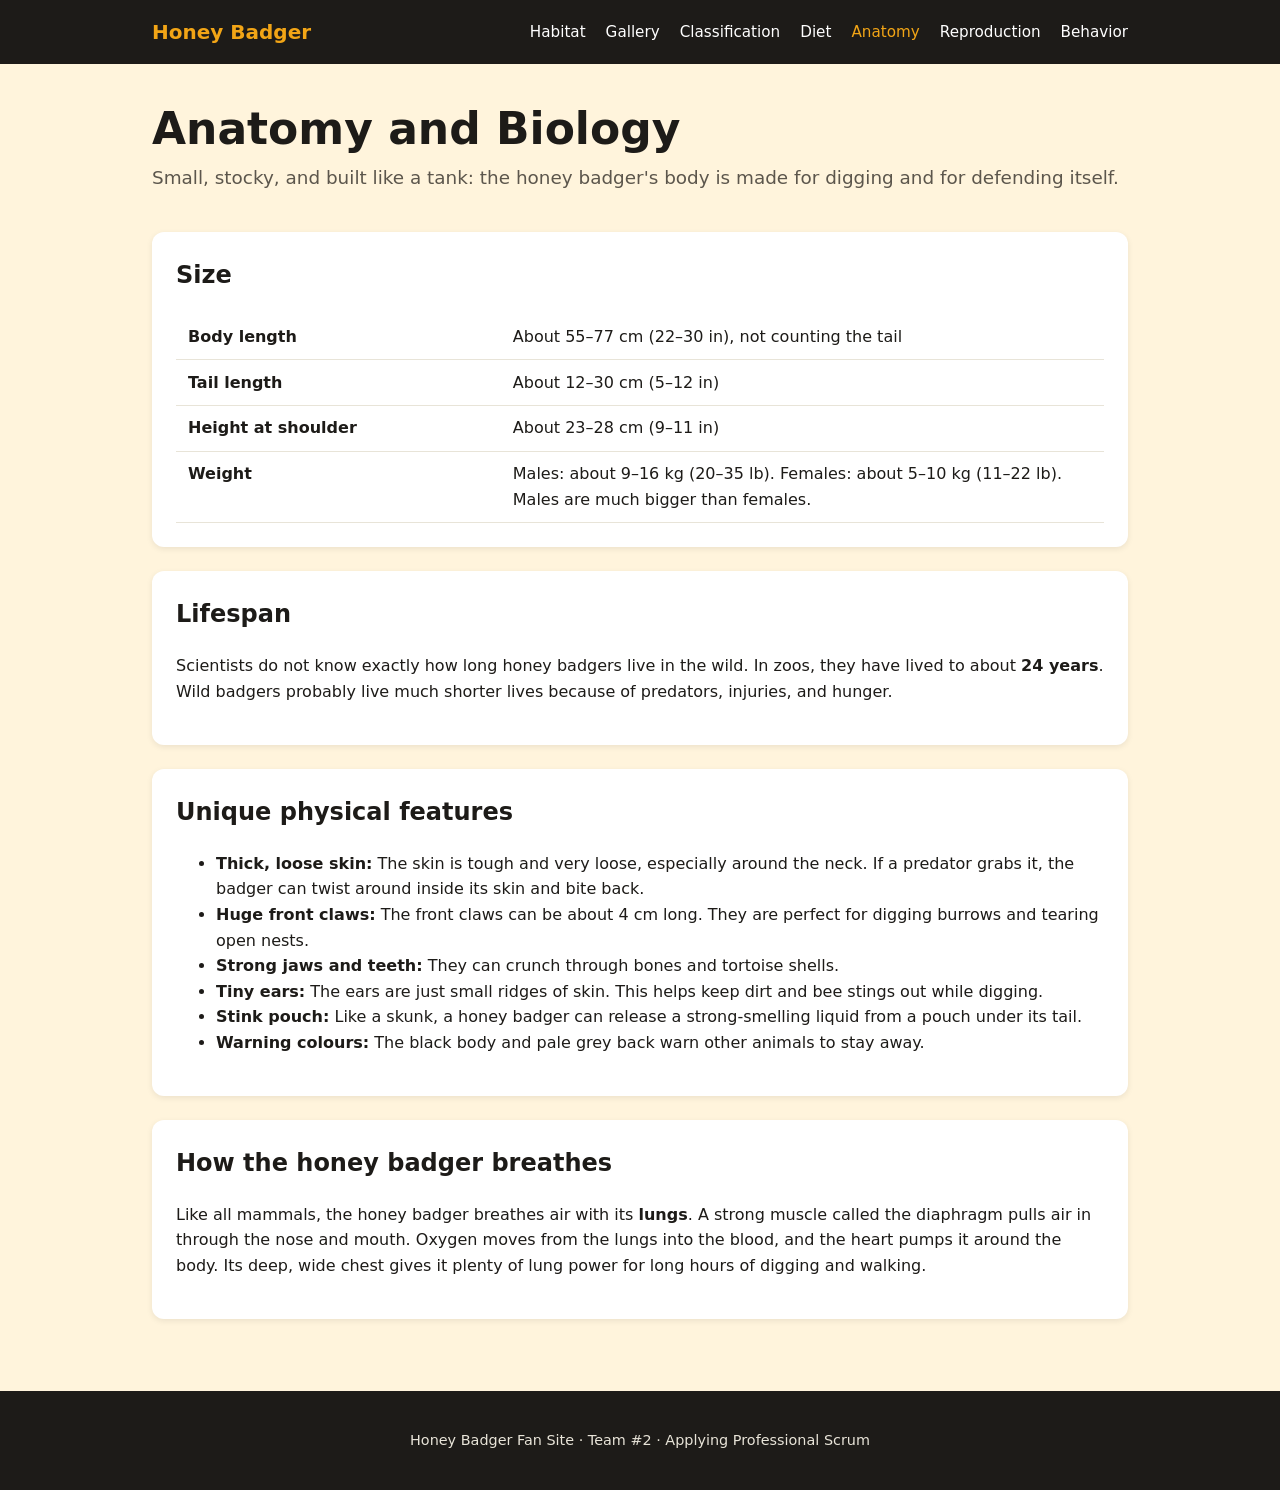
==== anatomy.html @ 3dd589dd "feat: add habitat, gallery, classification, diet, anatomy, reproduction, and behavior pages" ====
<!DOCTYPE html>
<html lang="en">
<head>
  <meta charset="utf-8">
  <meta name="viewport" content="width=device-width, initial-scale=1">
  <title>Anatomy | Honey Badger Fan Site</title>
  <link rel="stylesheet" href="styles.css">
</head>
<body>
  <header class="site-header">
    <nav class="site-nav" aria-label="Main">
      <a class="brand" href="index.html">Honey Badger</a>
      <a href="habitat.html">Habitat</a>
      <a href="gallery.html">Gallery</a>
      <a href="classification.html">Classification</a>
      <a href="diet.html">Diet</a>
      <a href="anatomy.html" aria-current="page">Anatomy</a>
      <a href="reproduction.html">Reproduction</a>
      <a href="behavior.html">Behavior</a>
    </nav>
  </header>

  <main class="content">
    <header class="page-header">
      <h1>Anatomy and Biology</h1>
      <p class="lead">Small, stocky, and built like a tank: the honey badger's body is made for digging and for defending itself.</p>
    </header>

    <section>
      <h2>Size</h2>
      <table class="fact-table">
        <tr><th scope="row">Body length</th><td>About 55&ndash;77 cm (22&ndash;30 in), not counting the tail</td></tr>
        <tr><th scope="row">Tail length</th><td>About 12&ndash;30 cm (5&ndash;12 in)</td></tr>
        <tr><th scope="row">Height at shoulder</th><td>About 23&ndash;28 cm (9&ndash;11 in)</td></tr>
        <tr><th scope="row">Weight</th><td>Males: about 9&ndash;16 kg (20&ndash;35 lb). Females: about 5&ndash;10 kg (11&ndash;22 lb). Males are much bigger than females.</td></tr>
      </table>
    </section>

    <section>
      <h2>Lifespan</h2>
      <p>Scientists do not know exactly how long honey badgers live in the wild. In zoos, they have lived to about <strong>24 years</strong>. Wild badgers probably live much shorter lives because of predators, injuries, and hunger.</p>
    </section>

    <section>
      <h2>Unique physical features</h2>
      <ul>
        <li><strong>Thick, loose skin:</strong> The skin is tough and very loose, especially around the neck. If a predator grabs it, the badger can twist around inside its skin and bite back.</li>
        <li><strong>Huge front claws:</strong> The front claws can be about 4 cm long. They are perfect for digging burrows and tearing open nests.</li>
        <li><strong>Strong jaws and teeth:</strong> They can crunch through bones and tortoise shells.</li>
        <li><strong>Tiny ears:</strong> The ears are just small ridges of skin. This helps keep dirt and bee stings out while digging.</li>
        <li><strong>Stink pouch:</strong> Like a skunk, a honey badger can release a strong-smelling liquid from a pouch under its tail.</li>
        <li><strong>Warning colours:</strong> The black body and pale grey back warn other animals to stay away.</li>
      </ul>
    </section>

    <section>
      <h2>How the honey badger breathes</h2>
      <p>Like all mammals, the honey badger breathes air with its <strong>lungs</strong>. A strong muscle called the diaphragm pulls air in through the nose and mouth. Oxygen moves from the lungs into the blood, and the heart pumps it around the body. Its deep, wide chest gives it plenty of lung power for long hours of digging and walking.</p>
    </section>

  </main>

  <footer class="site-footer">
    <p>Honey Badger Fan Site &middot; Team #2 &middot; Applying Professional Scrum</p>
  </footer>
</body>
</html>
---- styles.css ----
:root {
  --honey: #f2a516;
  --honey-light: #fff4dc;
  --ink: #1d1b18;
  --stripe: #e8e4d8;
  --muted: #5c564c;
}

* {
  box-sizing: border-box;
}

body {
  margin: 0;
  font-family: system-ui, -apple-system, "Segoe UI", sans-serif;
  color: var(--ink);
  background: var(--honey-light);
  line-height: 1.6;
}

a {
  color: inherit;
}

.site-header {
  background: var(--ink);
  color: #fff;
}

.site-nav {
  display: flex;
  flex-wrap: wrap;
  align-items: center;
  gap: 0.5rem 1.25rem;
  max-width: 64rem;
  margin: 0 auto;
  padding: 1rem 1.5rem;
}

.site-nav .brand {
  margin-right: auto;
  font-weight: 800;
  font-size: 1.25rem;
  text-decoration: none;
  color: var(--honey);
}

.site-nav a:not(.brand) {
  text-decoration: none;
  font-size: 0.95rem;
}

.site-nav a:hover,
.site-nav a[aria-current="page"] {
  color: var(--honey);
}

main {
  max-width: 64rem;
  margin: 0 auto;
  padding: 0 1.5rem 3rem;
}

.hero {
  display: grid;
  grid-template-columns: 1fr 1fr;
  align-items: center;
  gap: 2rem;
  padding: 3rem 0;
}

.hero h1 {
  font-size: clamp(2.25rem, 5vw, 3.5rem);
  line-height: 1.1;
  margin: 0 0 1rem;
}

.hero .scientific-name {
  font-style: italic;
  color: var(--muted);
  margin: 0 0 1rem;
}

.hero .purpose {
  font-size: 1.15rem;
}

.button {
  display: inline-block;
  margin-top: 1rem;
  padding: 0.75rem 1.5rem;
  border-radius: 999px;
  background: var(--honey);
  font-weight: 700;
  text-decoration: none;
}

.button:hover {
  background: var(--ink);
  color: var(--honey);
}

.hero-art svg {
  width: 100%;
  height: auto;
}

.sections h2 {
  font-size: 1.75rem;
}

.card-grid {
  display: grid;
  grid-template-columns: repeat(auto-fill, minmax(14rem, 1fr));
  gap: 1rem;
  padding: 0;
  list-style: none;
}

.card {
  display: block;
  height: 100%;
  padding: 1.25rem;
  border-radius: 0.75rem;
  background: #fff;
  border-top: 6px solid var(--honey);
  text-decoration: none;
  box-shadow: 0 2px 6px rgb(0 0 0 / 8%);
  transition: transform 0.15s;
}

.card:hover {
  transform: translateY(-3px);
}

.card h3 {
  margin: 0 0 0.5rem;
}

.card p {
  margin: 0;
  color: var(--muted);
}

.site-footer {
  text-align: center;
  padding: 1.5rem;
  background: var(--ink);
  color: var(--stripe);
  font-size: 0.9rem;
}

@media (width <= 700px) {
  .hero {
    grid-template-columns: 1fr;
    padding: 2rem 0;
  }
}

.page-header {
  padding: 2.5rem 0 1rem;
}

.page-header h1 {
  font-size: clamp(2rem, 4vw, 2.75rem);
  line-height: 1.15;
  margin: 0 0 0.5rem;
}

.page-header .lead {
  font-size: 1.15rem;
  color: var(--muted);
  margin: 0;
}

.content section {
  margin: 1.5rem 0;
  padding: 1.5rem;
  border-radius: 0.75rem;
  background: #fff;
  box-shadow: 0 2px 6px rgb(0 0 0 / 8%);
}

.content h2 {
  margin-top: 0;
}

.fact-table {
  width: 100%;
  border-collapse: collapse;
}

.fact-table th,
.fact-table td {
  padding: 0.6rem 0.75rem;
  text-align: left;
  border-bottom: 1px solid var(--stripe);
  vertical-align: top;
}

.fact-table th {
  width: 35%;
}

.fun-fact {
  border-left: 6px solid var(--honey);
  background: var(--honey-light);
  padding: 0.75rem 1rem;
  border-radius: 0 0.5rem 0.5rem 0;
}

figure {
  margin: 0;
}

figure img {
  display: block;
  width: 100%;
  height: auto;
  border-radius: 0.5rem;
}

figcaption {
  margin-top: 0.5rem;
  font-weight: 600;
}

.credit {
  font-size: 0.85rem;
  color: var(--muted);
}

.map {
  max-width: 28rem;
}

.gallery-grid {
  display: grid;
  grid-template-columns: repeat(auto-fill, minmax(14rem, 1fr));
  gap: 1rem;
  padding: 0;
  list-style: none;
}

.gallery-grid a {
  display: block;
  text-decoration: none;
}

.gallery-grid img {
  aspect-ratio: 4 / 3;
  object-fit: cover;
  transition: transform 0.15s;
}

.gallery-grid a:hover img {
  transform: scale(1.03);
}

.photo-nav {
  display: flex;
  justify-content: space-between;
  gap: 1rem;
  margin-top: 1.5rem;
}

.submit-form {
  display: grid;
  gap: 0.75rem;
  max-width: 28rem;
}

.submit-form label {
  font-weight: 600;
}

.submit-form input,
.submit-form textarea {
  width: 100%;
  padding: 0.5rem;
  font: inherit;
  border: 1px solid #ccc;
  border-radius: 0.4rem;
}

.submit-form button {
  justify-self: start;
  border: 0;
  cursor: pointer;
  font: inherit;
}

.thanks {
  font-weight: 700;
  color: #2e7d32;
}
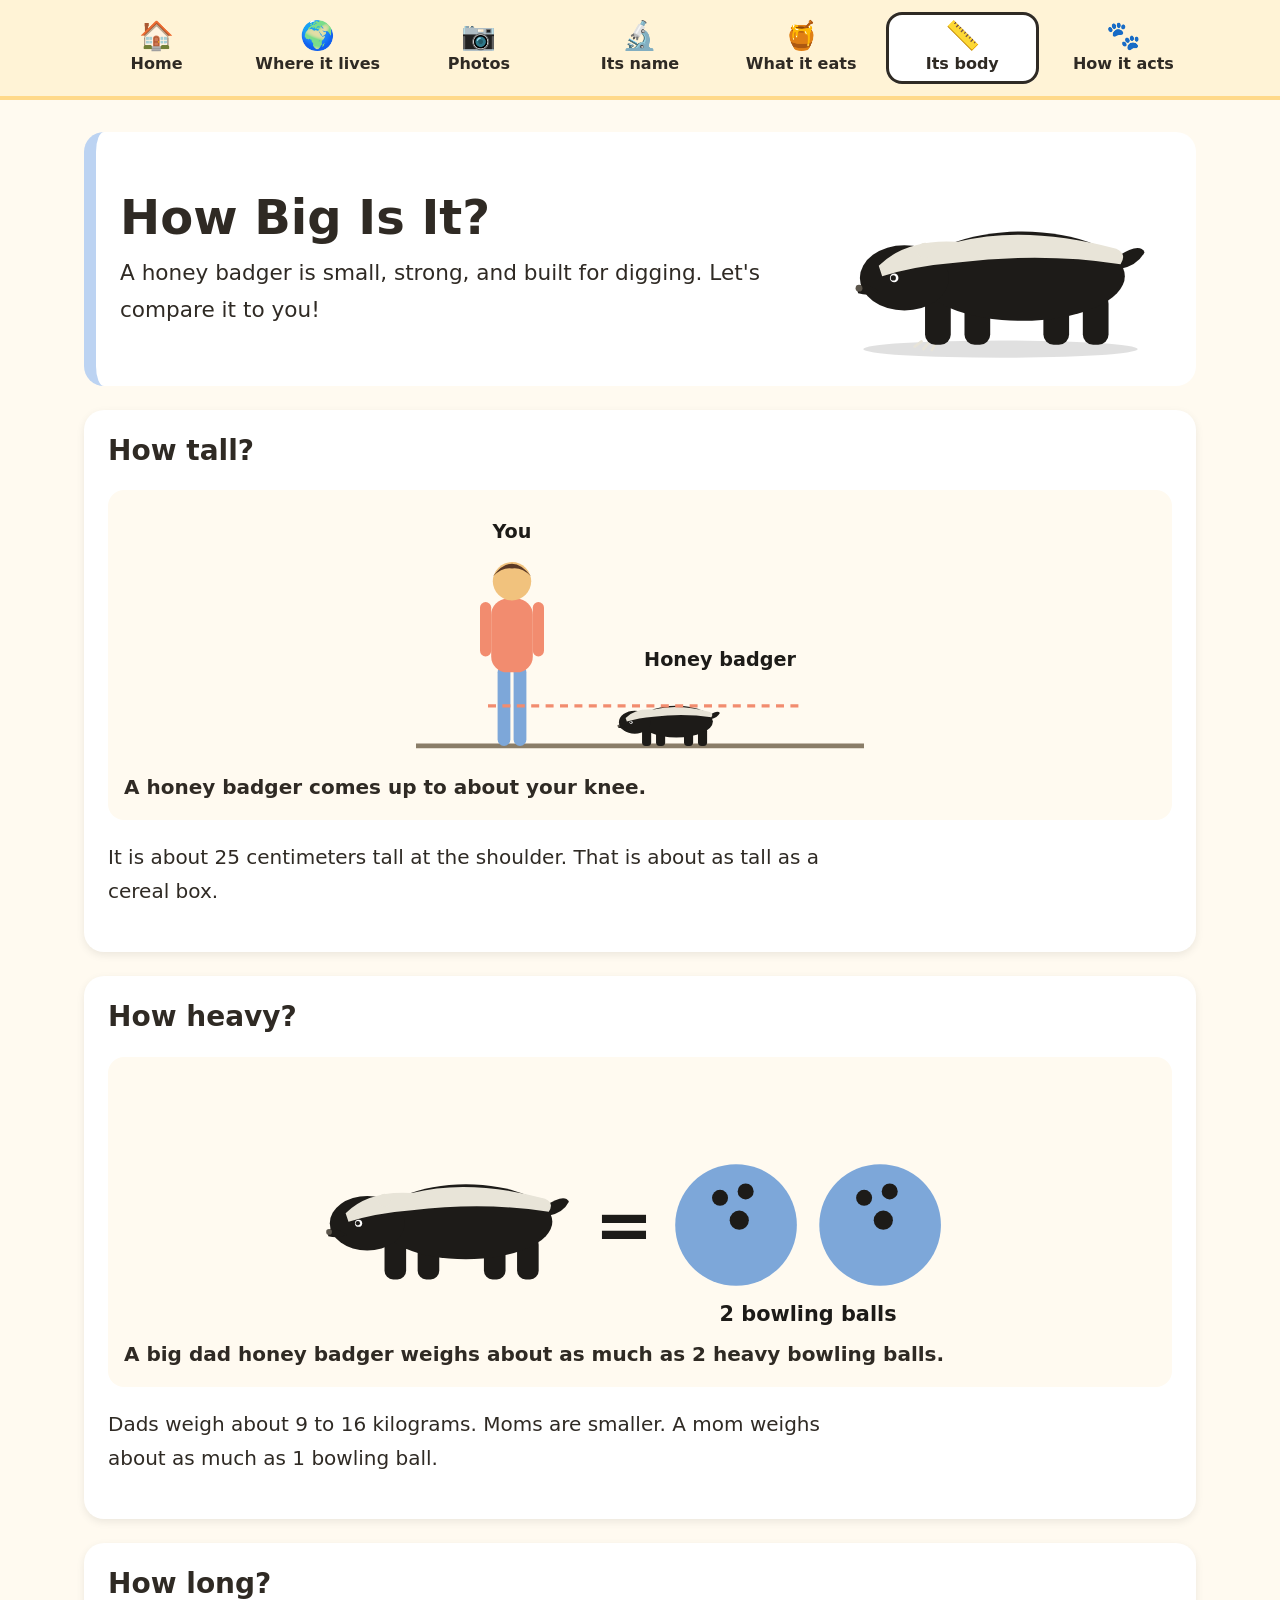
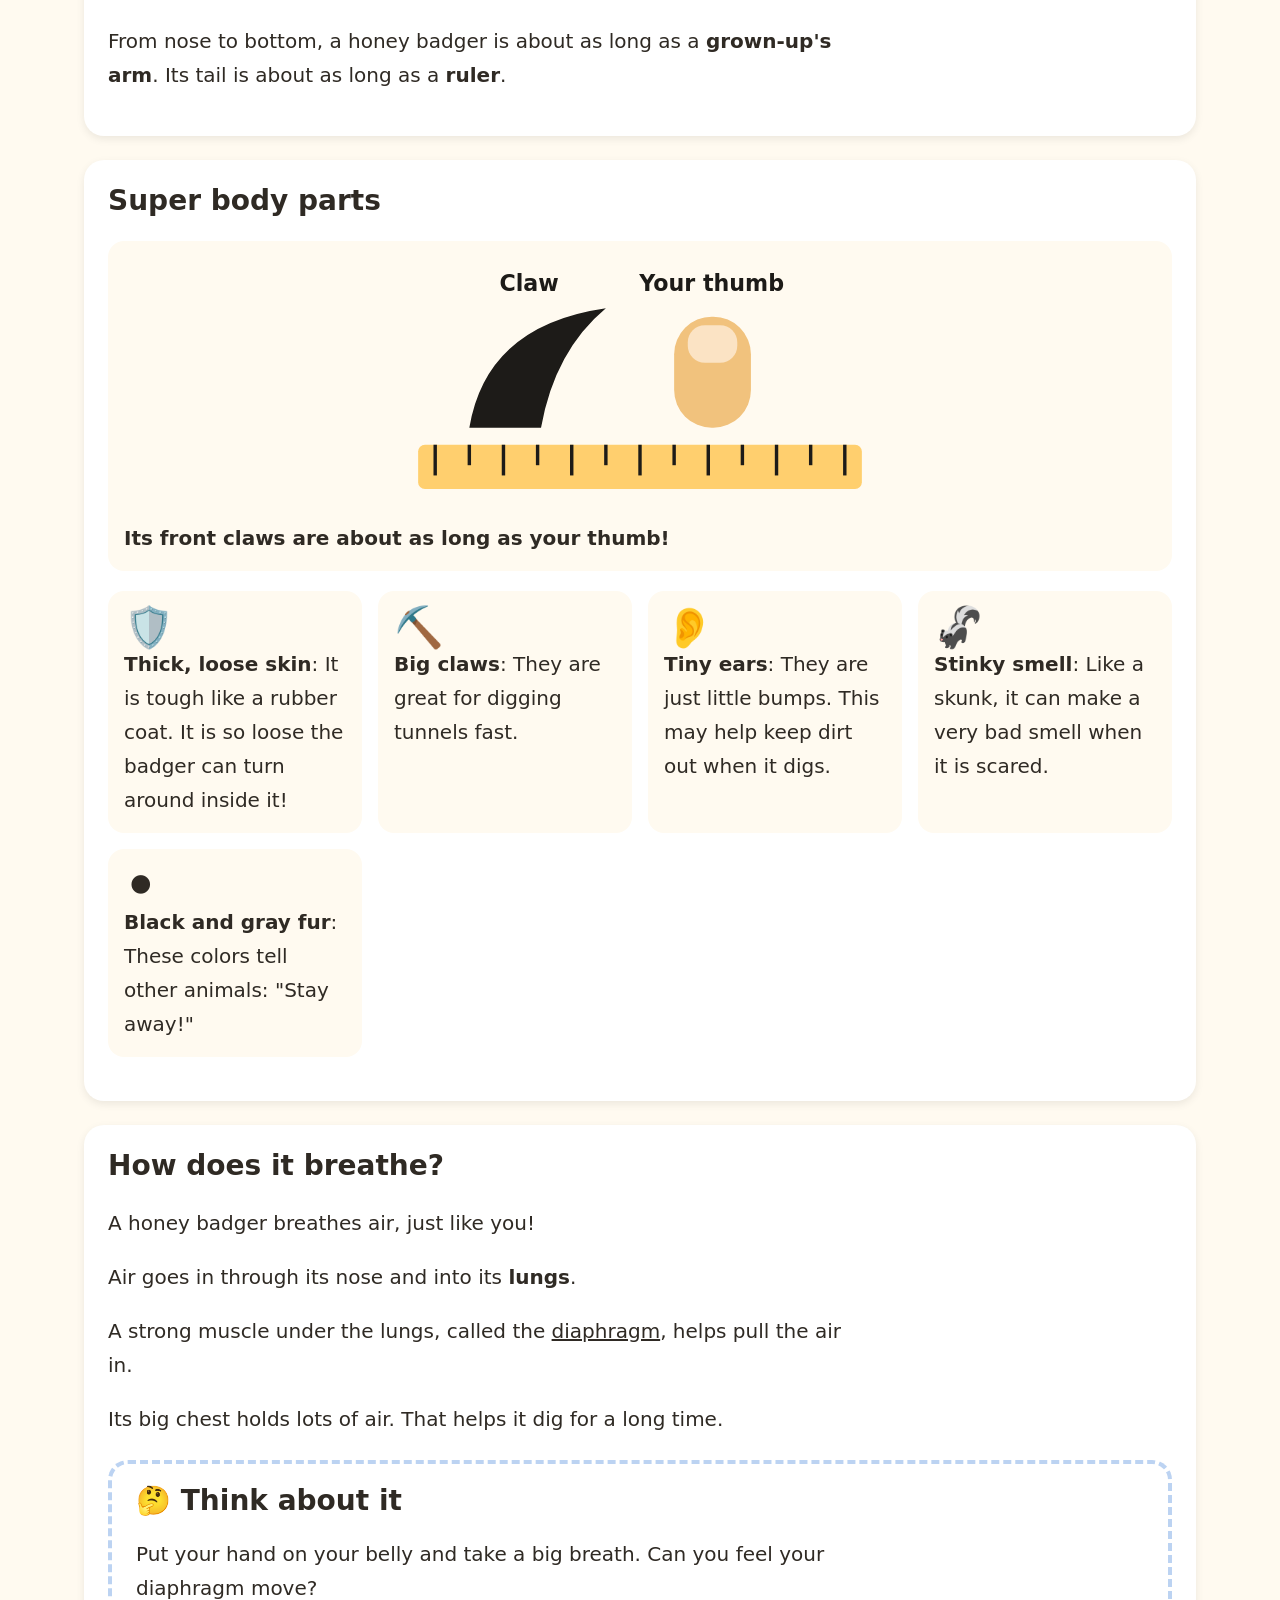
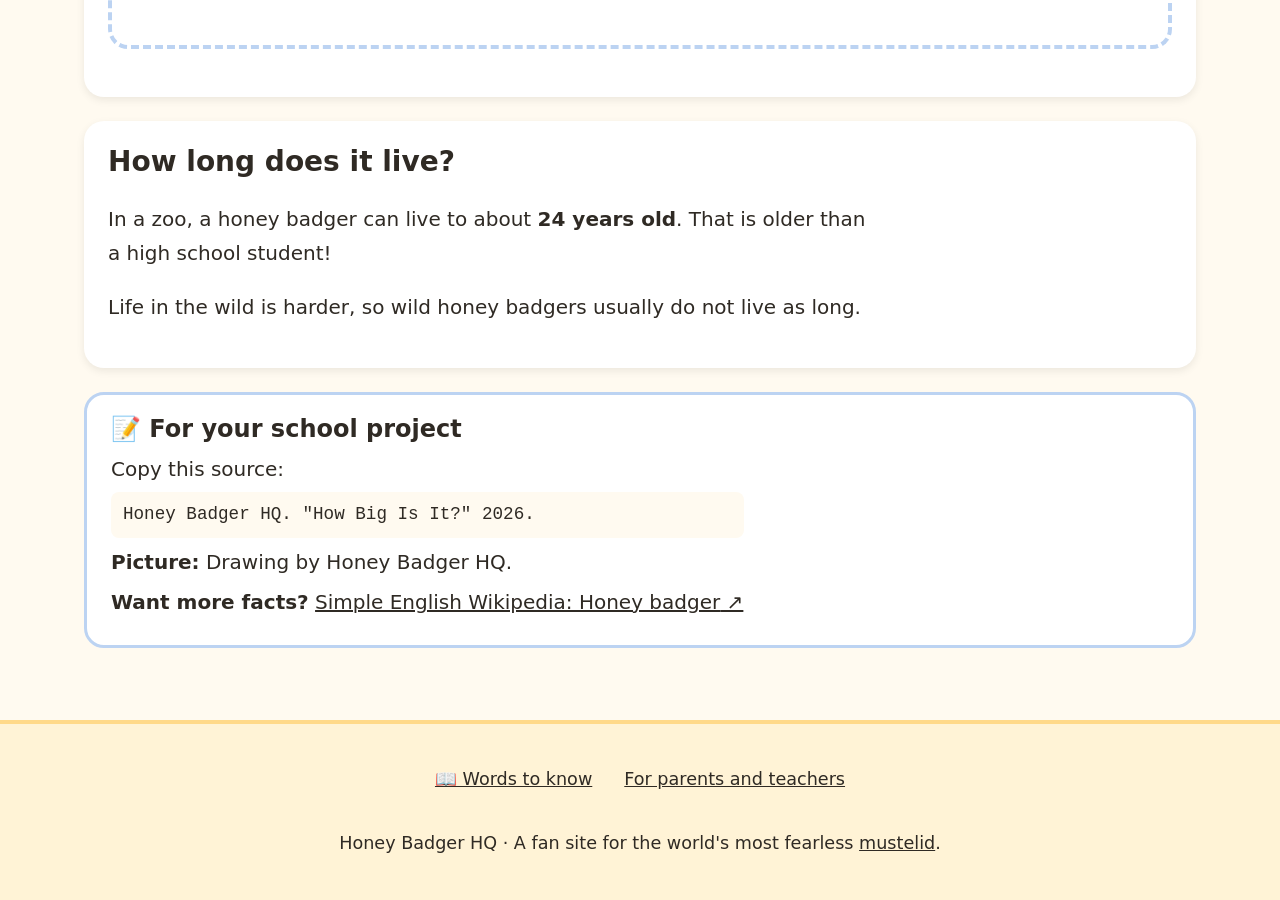
==== commit 8d664514: "feat: rework site for children ages 6-10 Simpler text, soft pastel design, size comparison drawings," ====
--- a/anatomy.html
+++ b/anatomy.html
@@ -3,65 +3,103 @@
 <head>
   <meta charset="utf-8">
   <meta name="viewport" content="width=device-width, initial-scale=1">
-  <title>Anatomy | Honey Badger Fan Site</title>
-  <link rel="stylesheet" href="styles.css">
+  <title>Its body | Honey Badger HQ</title>
+  <meta name="description" content="A fun site for kids all about the honey badger.">
+  <link rel="stylesheet" href="css/styles.css">
 </head>
-<body>
+<body class="topic-anatomy">
   <header class="site-header">
     <nav class="site-nav" aria-label="Main">
-      <a class="brand" href="index.html">Honey Badger</a>
-      <a href="habitat.html">Habitat</a>
-      <a href="gallery.html">Gallery</a>
-      <a href="classification.html">Classification</a>
-      <a href="diet.html">Diet</a>
-      <a href="anatomy.html" aria-current="page">Anatomy</a>
-      <a href="reproduction.html">Reproduction</a>
-      <a href="behavior.html">Behavior</a>
+      <ul>
+        <li><a href="index.html"><span class="nav-icon" aria-hidden="true">🏠</span><span>Home</span></a></li>
+        <li><a href="habitat.html"><span class="nav-icon" aria-hidden="true">🌍</span><span>Where it lives</span></a></li>
+        <li><a href="gallery.html"><span class="nav-icon" aria-hidden="true">📷</span><span>Photos</span></a></li>
+        <li><a href="classification.html"><span class="nav-icon" aria-hidden="true">🔬</span><span>Its name</span></a></li>
+        <li><a href="diet.html"><span class="nav-icon" aria-hidden="true">🍯</span><span>What it eats</span></a></li>
+        <li><a href="anatomy.html" aria-current="page"><span class="nav-icon" aria-hidden="true">📏</span><span>Its body</span></a></li>
+        <li><a href="behavior.html"><span class="nav-icon" aria-hidden="true">🐾</span><span>How it acts</span></a></li>
+      </ul>
     </nav>
   </header>
 
   <main class="content">
     <header class="page-header">
-      <h1>Anatomy and Biology</h1>
-      <p class="lead">Small, stocky, and built like a tank: the honey badger's body is made for digging and for defending itself.</p>
+      <div>
+        <h1>How Big Is It?</h1>
+        <p>A honey badger is small, strong, and built for digging. Let's compare it to you!</p>
+      </div>
+      <img src="images/badger.svg" width="400" height="240" alt="A drawing of a honey badger">
     </header>
 
     <section>
-      <h2>Size</h2>
-      <table class="fact-table">
-        <tr><th scope="row">Body length</th><td>About 55&ndash;77 cm (22&ndash;30 in), not counting the tail</td></tr>
-        <tr><th scope="row">Tail length</th><td>About 12&ndash;30 cm (5&ndash;12 in)</td></tr>
-        <tr><th scope="row">Height at shoulder</th><td>About 23&ndash;28 cm (9&ndash;11 in)</td></tr>
-        <tr><th scope="row">Weight</th><td>Males: about 9&ndash;16 kg (20&ndash;35 lb). Females: about 5&ndash;10 kg (11&ndash;22 lb). Males are much bigger than females.</td></tr>
-      </table>
+      <h2>How tall?</h2>
+      <figure class="compare">
+          <img src="images/size-height.svg" width="300" height="160" alt="A 6-year-old child next to a honey badger. The badger's back comes up to the child's knee.">
+          <figcaption>A honey badger comes up to about your knee.</figcaption>
+        </figure>
+      <p>It is about 25 centimeters tall at the shoulder. That is about as tall as a cereal box.</p>
     </section>
 
     <section>
-      <h2>Lifespan</h2>
-      <p>Scientists do not know exactly how long honey badgers live in the wild. In zoos, they have lived to about <strong>24 years</strong>. Wild badgers probably live much shorter lives because of predators, injuries, and hunger.</p>
+      <h2>How heavy?</h2>
+      <figure class="compare">
+          <img src="images/size-weight.svg" width="420" height="160" alt="A honey badger next to two bowling balls. They weigh about the same.">
+          <figcaption>A big dad honey badger weighs about as much as 2 heavy bowling balls.</figcaption>
+        </figure>
+      <p>Dads weigh about 9 to 16 kilograms. Moms are smaller. A mom weighs about as much as 1 bowling ball.</p>
     </section>
 
     <section>
-      <h2>Unique physical features</h2>
-      <ul>
-        <li><strong>Thick, loose skin:</strong> The skin is tough and very loose, especially around the neck. If a predator grabs it, the badger can twist around inside its skin and bite back.</li>
-        <li><strong>Huge front claws:</strong> The front claws can be about 4 cm long. They are perfect for digging burrows and tearing open nests.</li>
-        <li><strong>Strong jaws and teeth:</strong> They can crunch through bones and tortoise shells.</li>
-        <li><strong>Tiny ears:</strong> The ears are just small ridges of skin. This helps keep dirt and bee stings out while digging.</li>
-        <li><strong>Stink pouch:</strong> Like a skunk, a honey badger can release a strong-smelling liquid from a pouch under its tail.</li>
-        <li><strong>Warning colours:</strong> The black body and pale grey back warn other animals to stay away.</li>
+      <h2>How long?</h2>
+      <p>From nose to bottom, a honey badger is about as long as a <strong>grown-up's arm</strong>. Its tail is about as long as a <strong>ruler</strong>.</p>
+    </section>
+
+    <section>
+      <h2>Super body parts</h2>
+      <figure class="compare">
+          <img src="images/size-claw.svg" width="300" height="150" alt="A honey badger claw next to a child's thumb. They are about the same length.">
+          <figcaption>Its front claws are about as long as your thumb!</figcaption>
+        </figure>
+      <ul class="fact-list">
+        <li><span class="emoji" aria-hidden="true">🛡️</span><strong>Thick, loose skin</strong>: It is tough like a rubber coat. It is so loose the badger can turn around inside it!</li>
+        <li><span class="emoji" aria-hidden="true">⛏️</span><strong>Big claws</strong>: They are great for digging tunnels fast.</li>
+        <li><span class="emoji" aria-hidden="true">👂</span><strong>Tiny ears</strong>: They are just little bumps. This may help keep dirt out when it digs.</li>
+        <li><span class="emoji" aria-hidden="true">🦨</span><strong>Stinky smell</strong>: Like a skunk, it can make a very bad smell when it is scared.</li>
+        <li><span class="emoji" aria-hidden="true">⚫</span><strong>Black and gray fur</strong>: These colors tell other animals: "Stay away!"</li>
       </ul>
     </section>
 
     <section>
-      <h2>How the honey badger breathes</h2>
-      <p>Like all mammals, the honey badger breathes air with its <strong>lungs</strong>. A strong muscle called the diaphragm pulls air in through the nose and mouth. Oxygen moves from the lungs into the blood, and the heart pumps it around the body. Its deep, wide chest gives it plenty of lung power for long hours of digging and walking.</p>
+      <h2>How does it breathe?</h2>
+      <p>A honey badger breathes air, just like you!</p>
+      <p>Air goes in through its nose and into its <strong>lungs</strong>.</p>
+      <p>A strong muscle under the lungs, called the <a href="words.html#diaphragm">diaphragm</a>, helps pull the air in.</p>
+      <p>Its big chest holds lots of air. That helps it dig for a long time.</p>
+      <aside class="question"><h2>Think about it</h2><p>Put your hand on your belly and take a big breath. Can you feel your diaphragm move?</p></aside>
     </section>
+
+    <section>
+      <h2>How long does it live?</h2>
+      <p>In a zoo, a honey badger can live to about <strong>24 years old</strong>. That is older than a high school student!</p>
+      <p>Life in the wild is harder, so wild honey badgers usually do not live as long.</p>
+    </section>
+
+    <aside class="project-box">
+      <h2>For your school project</h2>
+      <p>Copy this source:</p>
+      <p class="citation">Honey Badger HQ. "How Big Is It?" 2026.</p>
+      <p><strong>Picture:</strong> Drawing by Honey Badger HQ.</p>
+      <p><strong>Want more facts?</strong> <a class="external" href="https://simple.wikipedia.org/wiki/Honey_badger" rel="noopener">Simple English Wikipedia: Honey badger</a></p>
+    </aside>
 
   </main>
 
   <footer class="site-footer">
-    <p>Honey Badger Fan Site &middot; Team #2 &middot; Applying Professional Scrum</p>
+    <ul>
+      <li><a href="words.html">📖 Words to know</a></li>
+      <li><a href="grown-ups.html">For parents and teachers</a></li>
+    </ul>
+    <p>Honey Badger HQ · A fan site for the world's most fearless <a href="words.html#mustelid">mustelid</a>.</p>
   </footer>
 </body>
 </html>
--- a/css/styles.css
+++ b/css/styles.css
@@ -0,0 +1,477 @@
+:root {
+  --honey: #ffd98a;
+  --honey-light: #fffaf0;
+  --cream: #fff3d6;
+  --ink: #2f2a24;
+  --stripe: #ede6d6;
+  --muted: #5a5248;
+  --focus: #2f2a24;
+  --accent: var(--honey);
+}
+
+.topic-home { --accent: #ffd98a; }
+.topic-habitat { --accent: #bfe3c0; }
+.topic-gallery { --accent: #f7c6b8; }
+.topic-classification { --accent: #d9c8f2; }
+.topic-diet { --accent: #ffd98a; }
+.topic-anatomy { --accent: #bcd3f2; }
+.topic-behavior { --accent: #b8e6e2; }
+.topic-words { --accent: #e3dccf; }
+
+* {
+  box-sizing: border-box;
+}
+
+body {
+  margin: 0;
+  font-family: "Atkinson Hyperlegible", "Nunito", "Trebuchet MS", system-ui, sans-serif;
+  font-size: 1.25rem;
+  line-height: 1.7;
+  color: var(--ink);
+  background: var(--honey-light);
+}
+
+a {
+  color: inherit;
+}
+
+:focus-visible {
+  outline: 4px solid var(--focus);
+  outline-offset: 3px;
+}
+
+.site-header {
+  background: var(--cream);
+  color: var(--ink);
+  border-bottom: 4px solid var(--honey);
+}
+
+.site-nav {
+  max-width: 72rem;
+  margin: 0 auto;
+  padding: 0.75rem 1rem;
+}
+
+.site-nav ul {
+  display: grid;
+  grid-template-columns: repeat(auto-fit, minmax(7.5rem, 1fr));
+  gap: 0.5rem;
+  margin: 0;
+  padding: 0;
+  list-style: none;
+}
+
+.site-nav a {
+  display: flex;
+  flex-direction: column;
+  align-items: center;
+  justify-content: center;
+  min-height: 4.5rem;
+  padding: 0.4rem;
+  border-radius: 1rem;
+  font-size: 1rem;
+  font-weight: 700;
+  line-height: 1.2;
+  text-align: center;
+  text-decoration: none;
+}
+
+.site-nav a:hover {
+  background: #fff;
+}
+
+.site-nav a[aria-current="page"] {
+  background: #fff;
+  box-shadow: inset 0 0 0 3px var(--ink);
+}
+
+.nav-icon {
+  font-size: 1.75rem;
+  line-height: 1;
+  margin-bottom: 0.25rem;
+}
+
+main {
+  max-width: 72rem;
+  margin: 0 auto;
+  padding: 0 1.25rem 3rem;
+}
+
+p,
+li {
+  max-width: 60ch;
+}
+
+h1,
+h2,
+h3 {
+  line-height: 1.2;
+}
+
+.hero {
+  display: grid;
+  grid-template-columns: 1fr 1fr;
+  align-items: center;
+  gap: 2rem;
+  padding: 2.5rem 0;
+}
+
+.hero h1 {
+  font-size: clamp(2.5rem, 6vw, 3.75rem);
+  margin: 0 0 1rem;
+}
+
+.hero img {
+  width: 100%;
+  height: auto;
+}
+
+.scientific-name {
+  font-style: italic;
+  color: var(--muted);
+}
+
+.button {
+  display: inline-flex;
+  align-items: center;
+  min-height: 3.5rem;
+  padding: 0.75rem 1.75rem;
+  border-radius: 999px;
+  background: var(--accent);
+  color: var(--ink);
+  font-weight: 700;
+  text-decoration: none;
+}
+
+.button:hover {
+  background: #fff;
+  box-shadow: inset 0 0 0 3px var(--ink);
+}
+
+.card-grid {
+  display: grid;
+  grid-template-columns: repeat(auto-fill, minmax(15rem, 1fr));
+  gap: 1.25rem;
+  padding: 0;
+  list-style: none;
+}
+
+.card {
+  display: block;
+  height: 100%;
+  padding: 1.25rem;
+  border-radius: 1.25rem;
+  background: #fff;
+  border-top: 10px solid var(--accent);
+  text-decoration: none;
+  box-shadow: 0 3px 8px rgb(0 0 0 / 10%);
+}
+
+.card:active {
+  transform: scale(0.97);
+}
+
+.card-icon {
+  display: block;
+  font-size: 3.5rem;
+  line-height: 1;
+}
+
+.card h3 {
+  margin: 0.5rem 0;
+  font-size: 1.5rem;
+}
+
+.card p {
+  margin: 0;
+  font-size: 1.125rem;
+  color: var(--muted);
+}
+
+.page-header {
+  display: grid;
+  grid-template-columns: 2fr 1fr;
+  align-items: center;
+  gap: 1.5rem;
+  margin: 2rem 0 1rem;
+  padding: 1.5rem;
+  border-radius: 1.25rem;
+  background: #fff;
+  border-left: 12px solid var(--accent);
+}
+
+.page-header h1 {
+  font-size: clamp(2rem, 5vw, 3rem);
+  margin: 0 0 0.5rem;
+}
+
+.page-header p {
+  margin: 0;
+  font-size: 1.35rem;
+}
+
+.page-header img {
+  width: 100%;
+  height: auto;
+  border-radius: 1rem;
+}
+
+.content section {
+  margin: 1.5rem 0;
+  padding: 1.5rem;
+  border-radius: 1.25rem;
+  background: #fff;
+  box-shadow: 0 3px 8px rgb(0 0 0 / 8%);
+}
+
+.content section h2 {
+  margin-top: 0;
+  font-size: 1.75rem;
+  color: var(--ink);
+}
+
+.two-col {
+  display: grid;
+  grid-template-columns: repeat(auto-fit, minmax(18rem, 1fr));
+  gap: 1.5rem;
+  align-items: center;
+}
+
+figure {
+  margin: 0;
+}
+
+figure img {
+  display: block;
+  width: 100%;
+  height: auto;
+  border-radius: 1rem;
+}
+
+figcaption {
+  margin-top: 0.5rem;
+  font-weight: 700;
+}
+
+.compare {
+  padding: 1rem;
+  border-radius: 1rem;
+  background: var(--honey-light);
+}
+
+.compare img {
+  max-height: 16rem;
+  object-fit: contain;
+}
+
+.credit {
+  font-size: 1rem;
+  color: var(--muted);
+}
+
+.map {
+  max-width: 30rem;
+}
+
+.fun-fact,
+.question {
+  margin: 1.5rem 0;
+  padding: 1.25rem 1.5rem;
+  border-radius: 1.25rem;
+  border: 4px dashed var(--accent);
+  background: #fff;
+}
+
+.fun-fact h2,
+.question h2 {
+  margin: 0 0 0.25rem;
+  font-size: 1.5rem;
+}
+
+.fun-fact h2::before {
+  content: "🐝 ";
+}
+
+.question h2::before {
+  content: "🤔 ";
+}
+
+.big-number {
+  display: block;
+  font-size: 2.25rem;
+  font-weight: 800;
+  color: var(--ink);
+}
+
+.fact-list {
+  display: grid;
+  grid-template-columns: repeat(auto-fit, minmax(14rem, 1fr));
+  gap: 1rem;
+  padding: 0;
+  list-style: none;
+}
+
+.fact-list li {
+  padding: 1rem;
+  border-radius: 1rem;
+  background: var(--honey-light);
+}
+
+.fact-list .emoji {
+  display: block;
+  font-size: 2.5rem;
+  line-height: 1;
+}
+
+details summary {
+  cursor: pointer;
+  font-weight: 700;
+  min-height: 3rem;
+  display: flex;
+  align-items: center;
+}
+
+.external-note {
+  font-size: 1rem;
+  color: var(--muted);
+}
+
+a.external::after {
+  content: " ↗";
+}
+
+.project-box {
+  margin: 1.5rem 0;
+  padding: 1.25rem 1.5rem;
+  border-radius: 1.25rem;
+  background: #fff;
+  border: 3px solid var(--accent);
+}
+
+.project-box h2 {
+  margin: 0 0 0.5rem;
+  font-size: 1.5rem;
+}
+
+.project-box h2::before {
+  content: "📝 ";
+}
+
+.project-box p {
+  margin: 0.4rem 0;
+}
+
+.citation {
+  padding: 0.5rem 0.75rem;
+  border-radius: 0.5rem;
+  background: var(--honey-light);
+  font-family: ui-monospace, "Courier New", monospace;
+  font-size: 1.1rem;
+  user-select: all;
+}
+
+.gallery-grid {
+  display: grid;
+  grid-template-columns: repeat(auto-fill, minmax(15rem, 1fr));
+  gap: 1.25rem;
+  padding: 0;
+  list-style: none;
+}
+
+.gallery-grid a {
+  display: block;
+  padding: 0.75rem;
+  border-radius: 1.25rem;
+  background: #fff;
+  text-decoration: none;
+  box-shadow: 0 3px 8px rgb(0 0 0 / 10%);
+}
+
+.gallery-grid a:active {
+  transform: scale(0.97);
+}
+
+.gallery-grid img {
+  aspect-ratio: 4 / 3;
+  object-fit: cover;
+}
+
+.photo-count {
+  font-weight: 700;
+  color: var(--muted);
+}
+
+.photo-nav {
+  display: flex;
+  flex-wrap: wrap;
+  justify-content: space-between;
+  gap: 1rem;
+  margin-top: 1.5rem;
+}
+
+.glossary dt {
+  margin-top: 1rem;
+  font-size: 1.4rem;
+  font-weight: 800;
+}
+
+.glossary dd {
+  margin: 0.25rem 0 0;
+  max-width: 60ch;
+}
+
+.site-footer {
+  padding: 2rem 1.25rem;
+  background: var(--cream);
+  color: var(--ink);
+  border-top: 4px solid var(--honey);
+  text-align: center;
+  font-size: 1.1rem;
+}
+
+.site-footer ul {
+  display: flex;
+  flex-wrap: wrap;
+  justify-content: center;
+  gap: 0.5rem 2rem;
+  margin: 0 0 1rem;
+  padding: 0;
+  list-style: none;
+}
+
+.site-footer a {
+  display: inline-flex;
+  align-items: center;
+  min-height: 3rem;
+}
+
+.site-footer p {
+  margin: 0 auto;
+}
+
+@media (prefers-reduced-motion: no-preference) {
+  .card,
+  .gallery-grid a {
+    transition: transform 0.15s;
+  }
+
+  .card:hover,
+  .gallery-grid a:hover {
+    transform: translateY(-4px);
+  }
+}
+
+@media (width <= 760px) {
+  .hero,
+  .page-header {
+    grid-template-columns: 1fr;
+  }
+
+  .site-nav ul {
+    grid-template-columns: repeat(4, 1fr);
+  }
+
+  .site-nav a {
+    font-size: 0.85rem;
+  }
+}
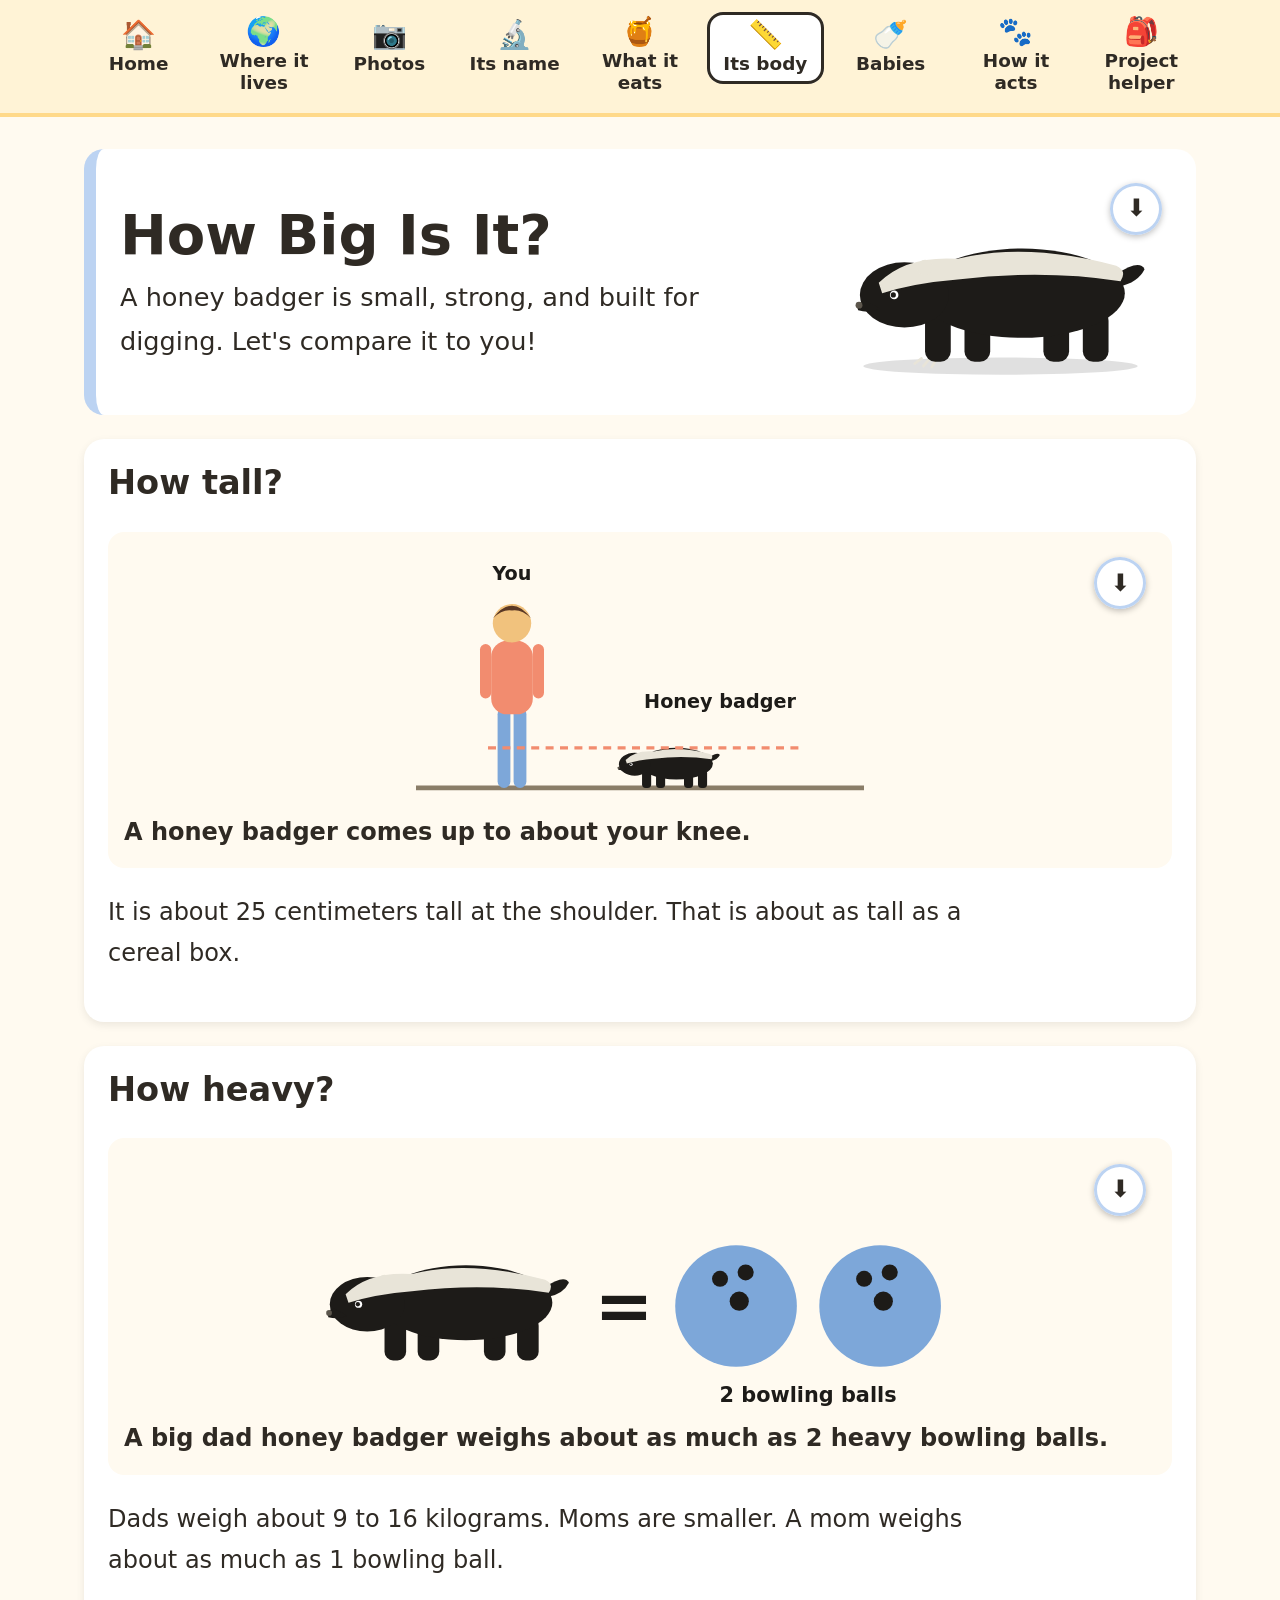
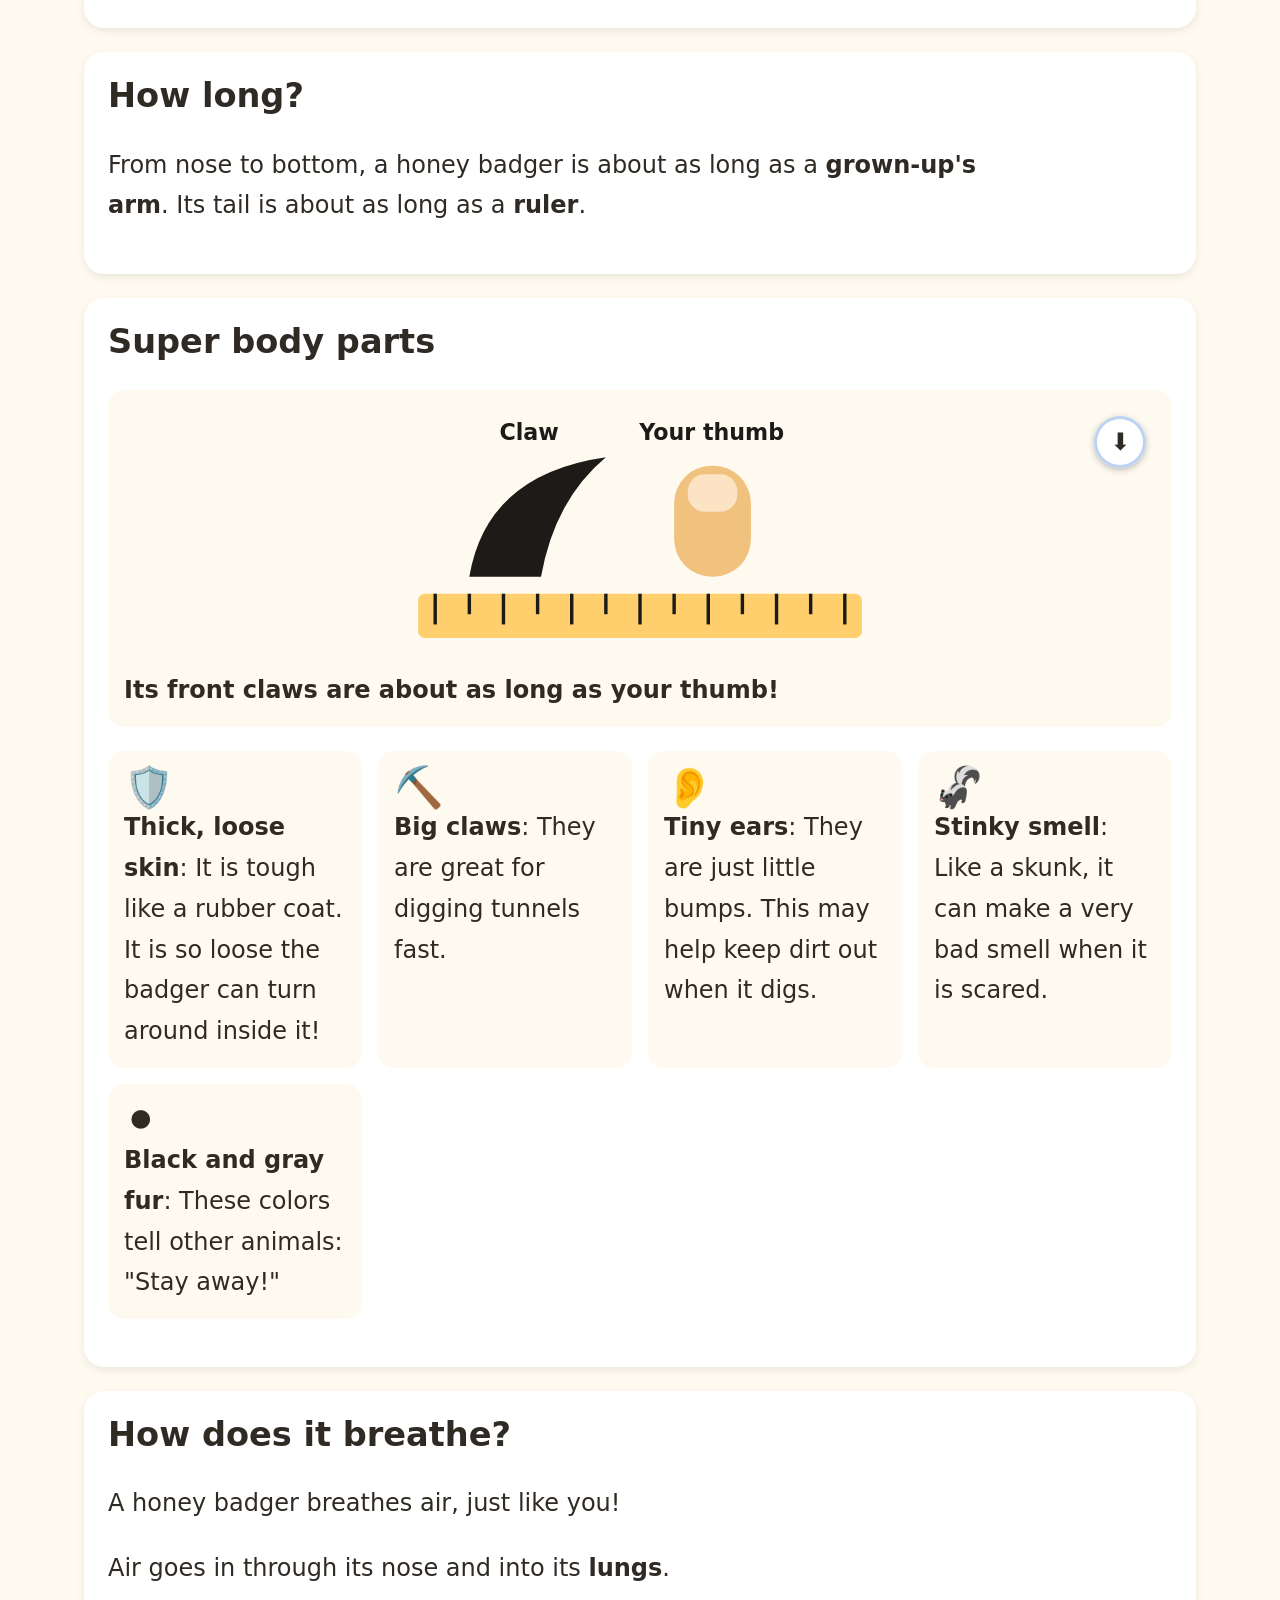
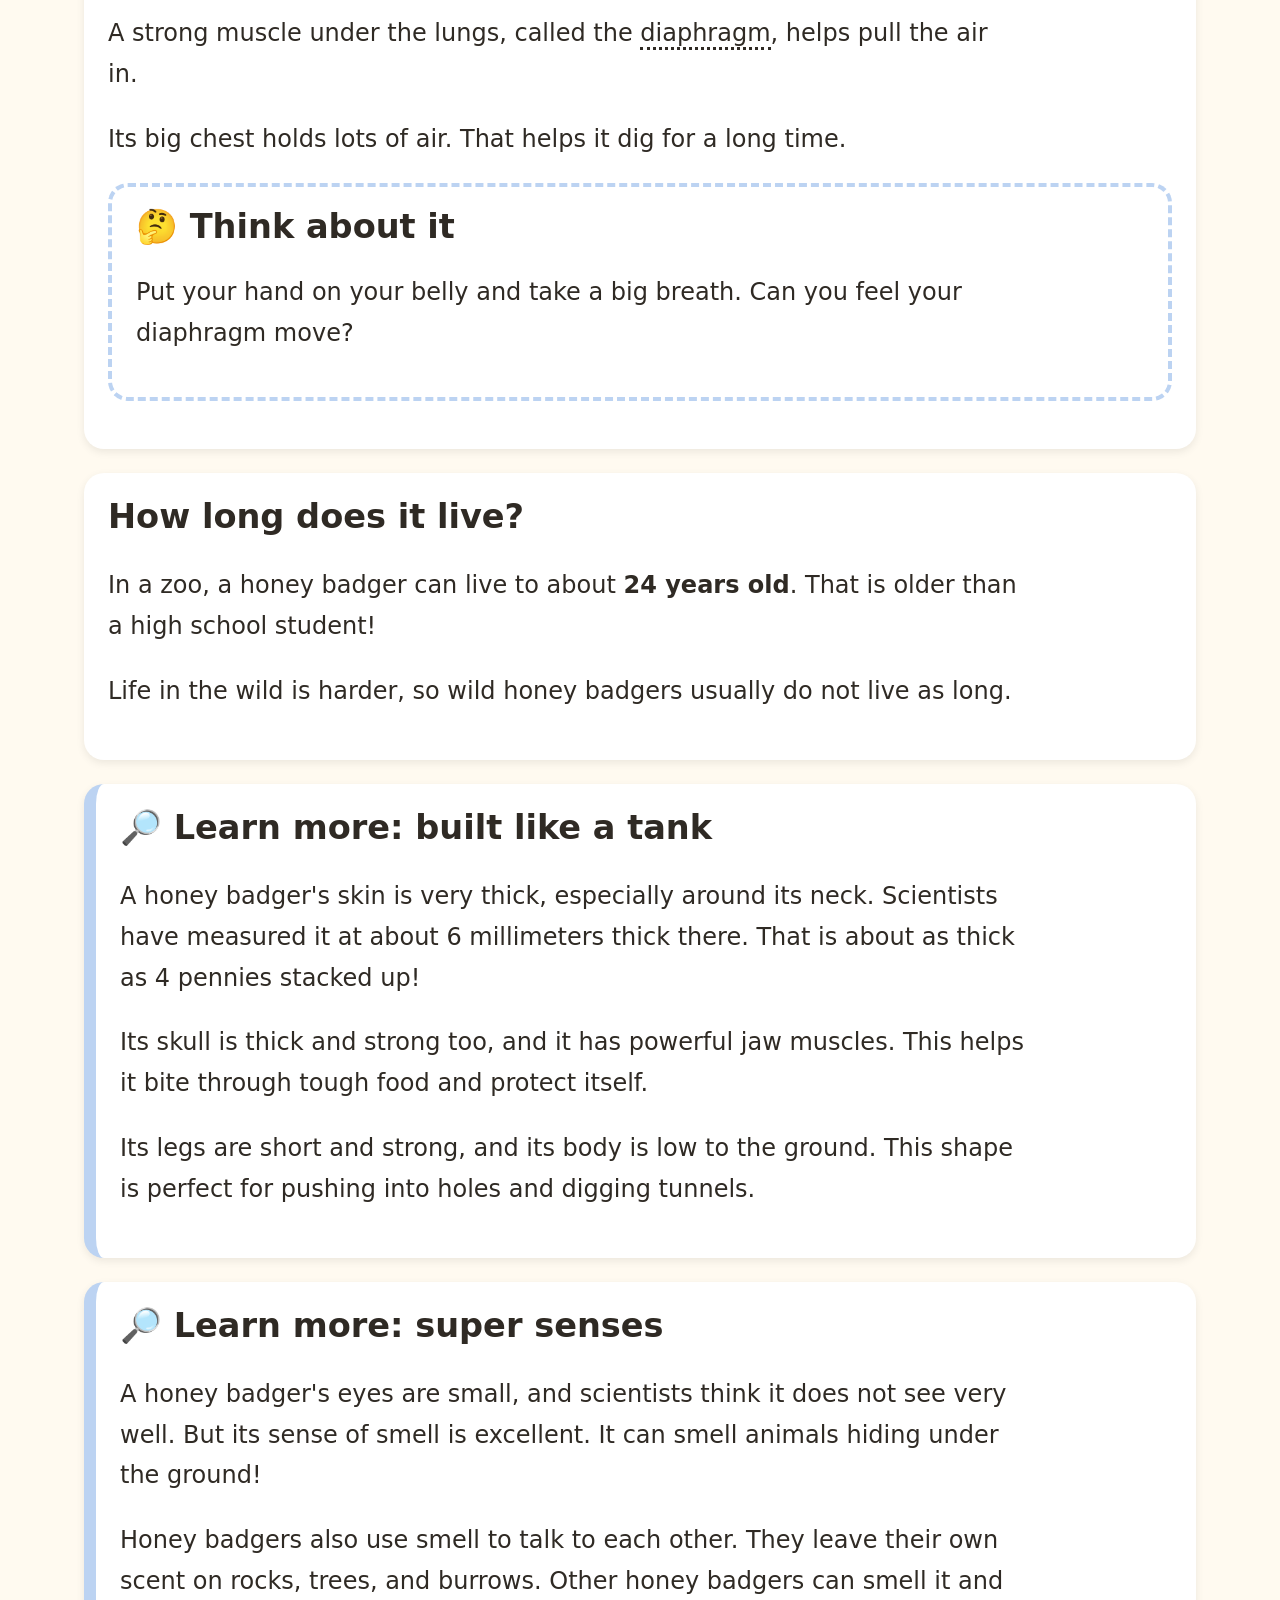
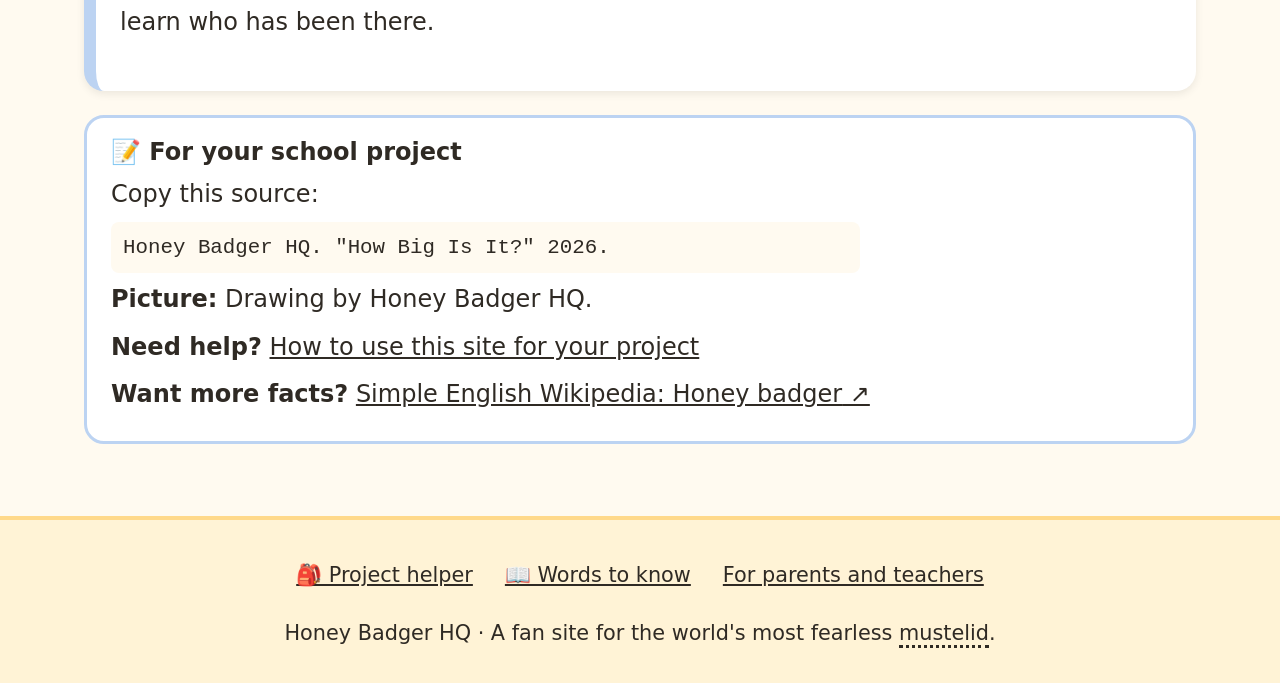
==== commit ebc29057: "feat: make site more child friendly for this sprint Responsive layout, image download buttons, kid-a" ====
--- a/anatomy.html
+++ b/anatomy.html
@@ -17,7 +17,9 @@
         <li><a href="classification.html"><span class="nav-icon" aria-hidden="true">🔬</span><span>Its name</span></a></li>
         <li><a href="diet.html"><span class="nav-icon" aria-hidden="true">🍯</span><span>What it eats</span></a></li>
         <li><a href="anatomy.html" aria-current="page"><span class="nav-icon" aria-hidden="true">📏</span><span>Its body</span></a></li>
+        <li><a href="reproduction.html"><span class="nav-icon" aria-hidden="true">🍼</span><span>Babies</span></a></li>
         <li><a href="behavior.html"><span class="nav-icon" aria-hidden="true">🐾</span><span>How it acts</span></a></li>
+        <li><a href="project-helper.html"><span class="nav-icon" aria-hidden="true">🎒</span><span>Project helper</span></a></li>
       </ul>
     </nav>
   </header>
@@ -28,13 +30,13 @@
         <h1>How Big Is It?</h1>
         <p>A honey badger is small, strong, and built for digging. Let's compare it to you!</p>
       </div>
-      <img src="images/badger.svg" width="400" height="240" alt="A drawing of a honey badger">
+      <div class="media"><img src="images/badger.svg" width="400" height="240" alt="A drawing of a honey badger"><a class="download" href="images/downloads/badger.png" download="honey-badger-badger.png" aria-label="Download this image to add to your own project!"><span aria-hidden="true">⬇️</span><span class="download-tip" aria-hidden="true">Download this image to add to your own project!</span></a></div>
     </header>
 
     <section>
       <h2>How tall?</h2>
       <figure class="compare">
-          <img src="images/size-height.svg" width="300" height="160" alt="A 6-year-old child next to a honey badger. The badger's back comes up to the child's knee.">
+          <div class="media"><img src="images/size-height.svg" width="300" height="160" alt="A 6-year-old child next to a honey badger. The badger's back comes up to the child's knee."><a class="download" href="images/downloads/size-height.png" download="honey-badger-size-height.png" aria-label="Download this image to add to your own project!"><span aria-hidden="true">⬇️</span><span class="download-tip" aria-hidden="true">Download this image to add to your own project!</span></a></div>
           <figcaption>A honey badger comes up to about your knee.</figcaption>
         </figure>
       <p>It is about 25 centimeters tall at the shoulder. That is about as tall as a cereal box.</p>
@@ -43,7 +45,7 @@
     <section>
       <h2>How heavy?</h2>
       <figure class="compare">
-          <img src="images/size-weight.svg" width="420" height="160" alt="A honey badger next to two bowling balls. They weigh about the same.">
+          <div class="media"><img src="images/size-weight.svg" width="420" height="160" alt="A honey badger next to two bowling balls. They weigh about the same."><a class="download" href="images/downloads/size-weight.png" download="honey-badger-size-weight.png" aria-label="Download this image to add to your own project!"><span aria-hidden="true">⬇️</span><span class="download-tip" aria-hidden="true">Download this image to add to your own project!</span></a></div>
           <figcaption>A big dad honey badger weighs about as much as 2 heavy bowling balls.</figcaption>
         </figure>
       <p>Dads weigh about 9 to 16 kilograms. Moms are smaller. A mom weighs about as much as 1 bowling ball.</p>
@@ -57,7 +59,7 @@
     <section>
       <h2>Super body parts</h2>
       <figure class="compare">
-          <img src="images/size-claw.svg" width="300" height="150" alt="A honey badger claw next to a child's thumb. They are about the same length.">
+          <div class="media"><img src="images/size-claw.svg" width="300" height="150" alt="A honey badger claw next to a child's thumb. They are about the same length."><a class="download" href="images/downloads/size-claw.png" download="honey-badger-size-claw.png" aria-label="Download this image to add to your own project!"><span aria-hidden="true">⬇️</span><span class="download-tip" aria-hidden="true">Download this image to add to your own project!</span></a></div>
           <figcaption>Its front claws are about as long as your thumb!</figcaption>
         </figure>
       <ul class="fact-list">
@@ -73,7 +75,7 @@
       <h2>How does it breathe?</h2>
       <p>A honey badger breathes air, just like you!</p>
       <p>Air goes in through its nose and into its <strong>lungs</strong>.</p>
-      <p>A strong muscle under the lungs, called the <a href="words.html#diaphragm">diaphragm</a>, helps pull the air in.</p>
+      <p>A strong muscle under the lungs, called the <span class="term" tabindex="0">diaphragm<span class="term-tip" role="tooltip"><strong>Diaphragm:</strong> A strong muscle under the lungs. It helps you breathe in.</span></span>, helps pull the air in.</p>
       <p>Its big chest holds lots of air. That helps it dig for a long time.</p>
       <aside class="question"><h2>Think about it</h2><p>Put your hand on your belly and take a big breath. Can you feel your diaphragm move?</p></aside>
     </section>
@@ -84,11 +86,25 @@
       <p>Life in the wild is harder, so wild honey badgers usually do not live as long.</p>
     </section>
 
+    <section class="learn-more">
+      <h2>Learn more: built like a tank</h2>
+        <p>A honey badger's skin is very thick, especially around its neck. Scientists have measured it at about 6 millimeters thick there. That is about as thick as 4 pennies stacked up!</p>
+        <p>Its skull is thick and strong too, and it has powerful jaw muscles. This helps it bite through tough food and protect itself.</p>
+        <p>Its legs are short and strong, and its body is low to the ground. This shape is perfect for pushing into holes and digging tunnels.</p>
+    </section>
+
+    <section class="learn-more">
+      <h2>Learn more: super senses</h2>
+        <p>A honey badger's eyes are small, and scientists think it does not see very well. But its sense of smell is excellent. It can smell animals hiding under the ground!</p>
+        <p>Honey badgers also use smell to talk to each other. They leave their own scent on rocks, trees, and burrows. Other honey badgers can smell it and learn who has been there.</p>
+    </section>
+
     <aside class="project-box">
       <h2>For your school project</h2>
       <p>Copy this source:</p>
       <p class="citation">Honey Badger HQ. "How Big Is It?" 2026.</p>
       <p><strong>Picture:</strong> Drawing by Honey Badger HQ.</p>
+      <p><strong>Need help?</strong> <a href="project-helper.html">How to use this site for your project</a></p>
       <p><strong>Want more facts?</strong> <a class="external" href="https://simple.wikipedia.org/wiki/Honey_badger" rel="noopener">Simple English Wikipedia: Honey badger</a></p>
     </aside>
 
@@ -96,10 +112,11 @@
 
   <footer class="site-footer">
     <ul>
+      <li><a href="project-helper.html">🎒 Project helper</a></li>
       <li><a href="words.html">📖 Words to know</a></li>
       <li><a href="grown-ups.html">For parents and teachers</a></li>
     </ul>
-    <p>Honey Badger HQ · A fan site for the world's most fearless <a href="words.html#mustelid">mustelid</a>.</p>
+    <p>Honey Badger HQ · A fan site for the world's most fearless <span class="term" tabindex="0">mustelid<span class="term-tip" role="tooltip"><strong>Mustelid:</strong> An animal in the weasel family. Otters, weasels, wolverines, and honey badgers are all mustelids.</span></span>.</p>
   </footer>
 </body>
 </html>
--- a/css/styles.css
+++ b/css/styles.css
@@ -15,7 +15,9 @@
 .topic-classification { --accent: #d9c8f2; }
 .topic-diet { --accent: #ffd98a; }
 .topic-anatomy { --accent: #bcd3f2; }
+.topic-reproduction { --accent: #f6c6dd; }
 .topic-behavior { --accent: #b8e6e2; }
+.topic-helper { --accent: #c9e4a7; }
 .topic-words { --accent: #e3dccf; }
 
 * {
@@ -25,7 +27,7 @@
 body {
   margin: 0;
   font-family: "Atkinson Hyperlegible", "Nunito", "Trebuchet MS", system-ui, sans-serif;
-  font-size: 1.25rem;
+  font-size: 1.5rem;
   line-height: 1.7;
   color: var(--ink);
   background: var(--honey-light);
@@ -54,7 +56,7 @@
 
 .site-nav ul {
   display: grid;
-  grid-template-columns: repeat(auto-fit, minmax(7.5rem, 1fr));
+  grid-template-columns: repeat(9, 1fr);
   gap: 0.5rem;
   margin: 0;
   padding: 0;
@@ -69,7 +71,7 @@
   min-height: 4.5rem;
   padding: 0.4rem;
   border-radius: 1rem;
-  font-size: 1rem;
+  font-size: 1.15rem;
   font-weight: 700;
   line-height: 1.2;
   text-align: center;
@@ -117,7 +119,7 @@
 }
 
 .hero h1 {
-  font-size: clamp(2.5rem, 6vw, 3.75rem);
+  font-size: clamp(2.75rem, 7vw, 4.25rem);
   margin: 0 0 1rem;
 }
 
@@ -179,12 +181,12 @@
 
 .card h3 {
   margin: 0.5rem 0;
-  font-size: 1.5rem;
+  font-size: 1.75rem;
 }
 
 .card p {
   margin: 0;
-  font-size: 1.125rem;
+  font-size: 1.35rem;
   color: var(--muted);
 }
 
@@ -201,13 +203,13 @@
 }
 
 .page-header h1 {
-  font-size: clamp(2rem, 5vw, 3rem);
+  font-size: clamp(2.5rem, 6vw, 3.5rem);
   margin: 0 0 0.5rem;
 }
 
 .page-header p {
   margin: 0;
-  font-size: 1.35rem;
+  font-size: 1.6rem;
 }
 
 .page-header img {
@@ -226,7 +228,7 @@
 
 .content section h2 {
   margin-top: 0;
-  font-size: 1.75rem;
+  font-size: 2.1rem;
   color: var(--ink);
 }
 
@@ -265,12 +267,77 @@
 }
 
 .credit {
-  font-size: 1rem;
+  font-size: 1.2rem;
   color: var(--muted);
 }
 
 .map {
-  max-width: 30rem;
+  max-width: 34rem;
+}
+
+.map-frame {
+  position: relative;
+}
+
+.map-frame img {
+  border-radius: 1rem;
+}
+
+.map-regions {
+  position: absolute;
+  inset: 0;
+  width: 100%;
+  height: 100%;
+}
+
+.region {
+  fill: transparent;
+  stroke: transparent;
+  stroke-width: 3;
+  stroke-linejoin: round;
+  cursor: pointer;
+}
+
+.region.is-active {
+  fill: rgb(255 217 138 / 65%);
+  stroke: var(--ink);
+}
+
+.region-buttons {
+  display: flex;
+  flex-wrap: wrap;
+  gap: 0.5rem;
+  margin-top: 0.75rem;
+}
+
+.region-button {
+  min-height: 3rem;
+  padding: 0.5rem 1rem;
+  border: 3px solid var(--accent);
+  border-radius: 999px;
+  background: #fff;
+  color: var(--ink);
+  font: inherit;
+  font-size: 1.25rem;
+  font-weight: 700;
+  cursor: pointer;
+}
+
+.region-button.is-active {
+  background: var(--accent);
+  border-color: var(--ink);
+}
+
+.region-info {
+  min-height: 5rem;
+  margin-top: 0.75rem;
+  padding: 0.75rem 1rem;
+  border-radius: 1rem;
+  background: var(--honey-light);
+}
+
+.region-info p {
+  margin: 0;
 }
 
 .fun-fact,
@@ -332,7 +399,7 @@
 }
 
 .external-note {
-  font-size: 1rem;
+  font-size: 1.2rem;
   color: var(--muted);
 }
 
@@ -366,7 +433,8 @@
   border-radius: 0.5rem;
   background: var(--honey-light);
   font-family: ui-monospace, "Courier New", monospace;
-  font-size: 1.1rem;
+  font-size: 1.3rem;
+  overflow-wrap: anywhere;
   user-select: all;
 }
 
@@ -426,7 +494,7 @@
   color: var(--ink);
   border-top: 4px solid var(--honey);
   text-align: center;
-  font-size: 1.1rem;
+  font-size: 1.3rem;
 }
 
 .site-footer ul {
@@ -449,6 +517,109 @@
   margin: 0 auto;
 }
 
+.media {
+  position: relative;
+}
+
+.download {
+  position: absolute;
+  top: 0.6rem;
+  right: 0.6rem;
+  display: flex;
+  align-items: center;
+  justify-content: center;
+  width: 3.25rem;
+  height: 3.25rem;
+  border-radius: 50%;
+  background: #fff;
+  box-shadow: 0 2px 6px rgb(0 0 0 / 25%), inset 0 0 0 3px var(--accent);
+  font-size: 1.5rem;
+  text-decoration: none;
+}
+
+.download-tip,
+.term-tip {
+  position: absolute;
+  z-index: 10;
+  width: max-content;
+  max-width: min(18rem, 80vw);
+  padding: 0.6rem 0.9rem;
+  border-radius: 0.75rem;
+  background: var(--ink);
+  color: #fff;
+  font-size: 1.15rem;
+  font-weight: 400;
+  font-style: normal;
+  line-height: 1.4;
+  text-align: left;
+  opacity: 0;
+  visibility: hidden;
+  pointer-events: none;
+}
+
+.download-tip {
+  top: calc(100% + 0.5rem);
+  right: 0;
+}
+
+.download:hover .download-tip,
+.download:focus-visible .download-tip {
+  opacity: 1;
+  visibility: visible;
+}
+
+.term {
+  position: relative;
+  border-bottom: 3px dotted var(--ink);
+  cursor: help;
+}
+
+.term-tip {
+  top: calc(100% + 0.4rem);
+  left: 0;
+}
+
+.term:hover .term-tip,
+.term:focus .term-tip {
+  opacity: 1;
+  visibility: visible;
+}
+
+.site-footer .term-tip {
+  top: auto;
+  bottom: calc(100% + 0.4rem);
+  left: auto;
+  right: 0;
+}
+
+.learn-more {
+  border-left: 12px solid var(--accent);
+}
+
+.learn-more h2::before {
+  content: "🔎 ";
+}
+
+.steps {
+  display: grid;
+  gap: 0.75rem;
+  padding-left: 2rem;
+}
+
+.starters {
+  display: grid;
+  gap: 0.5rem;
+  padding: 0;
+  list-style: none;
+}
+
+.starters li {
+  padding: 0.5rem 1rem;
+  border-radius: 0.75rem;
+  background: var(--honey-light);
+  font-style: italic;
+}
+
 @media (prefers-reduced-motion: no-preference) {
   .card,
   .gallery-grid a {
@@ -461,17 +632,53 @@
   }
 }
 
-@media (width <= 760px) {
+@media (width <= 900px) {
   .hero,
   .page-header {
     grid-template-columns: 1fr;
   }
 
+  .hero > .media,
+  .page-header > .media {
+    max-width: 26rem;
+  }
+
   .site-nav ul {
-    grid-template-columns: repeat(4, 1fr);
+    grid-template-columns: repeat(5, 1fr);
+  }
+}
+
+@media (width <= 600px) {
+  body {
+    font-size: 1.3rem;
+  }
+
+  main {
+    padding: 0 0.75rem 2rem;
+  }
+
+  .content section,
+  .page-header {
+    padding: 1rem;
+  }
+
+  .site-nav {
+    padding: 0.5rem;
+  }
+
+  .site-nav ul {
+    grid-template-columns: repeat(3, 1fr);
+    gap: 0.35rem;
   }
 
   .site-nav a {
-    font-size: 0.85rem;
-  }
-}
+    min-height: 4rem;
+    font-size: 1rem;
+  }
+
+  .fact-list,
+  .card-grid,
+  .gallery-grid {
+    grid-template-columns: 1fr;
+  }
+}
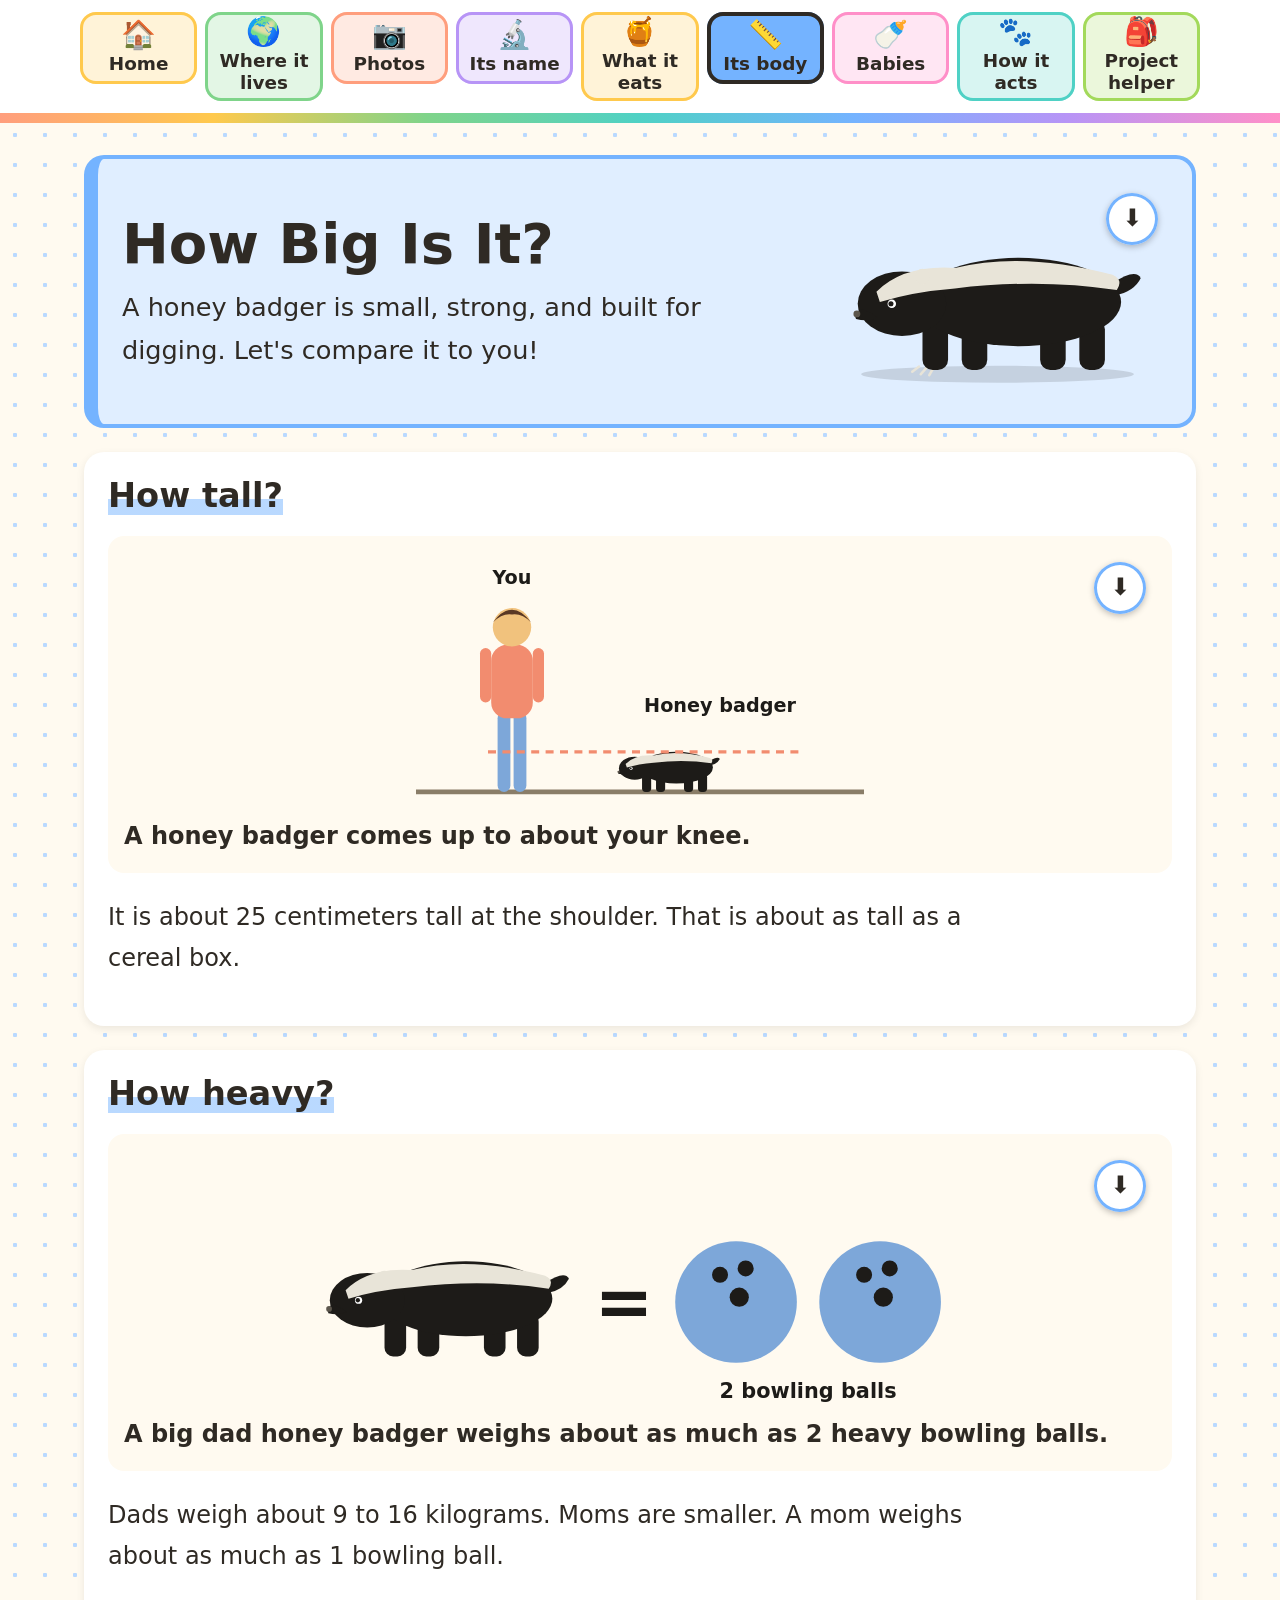
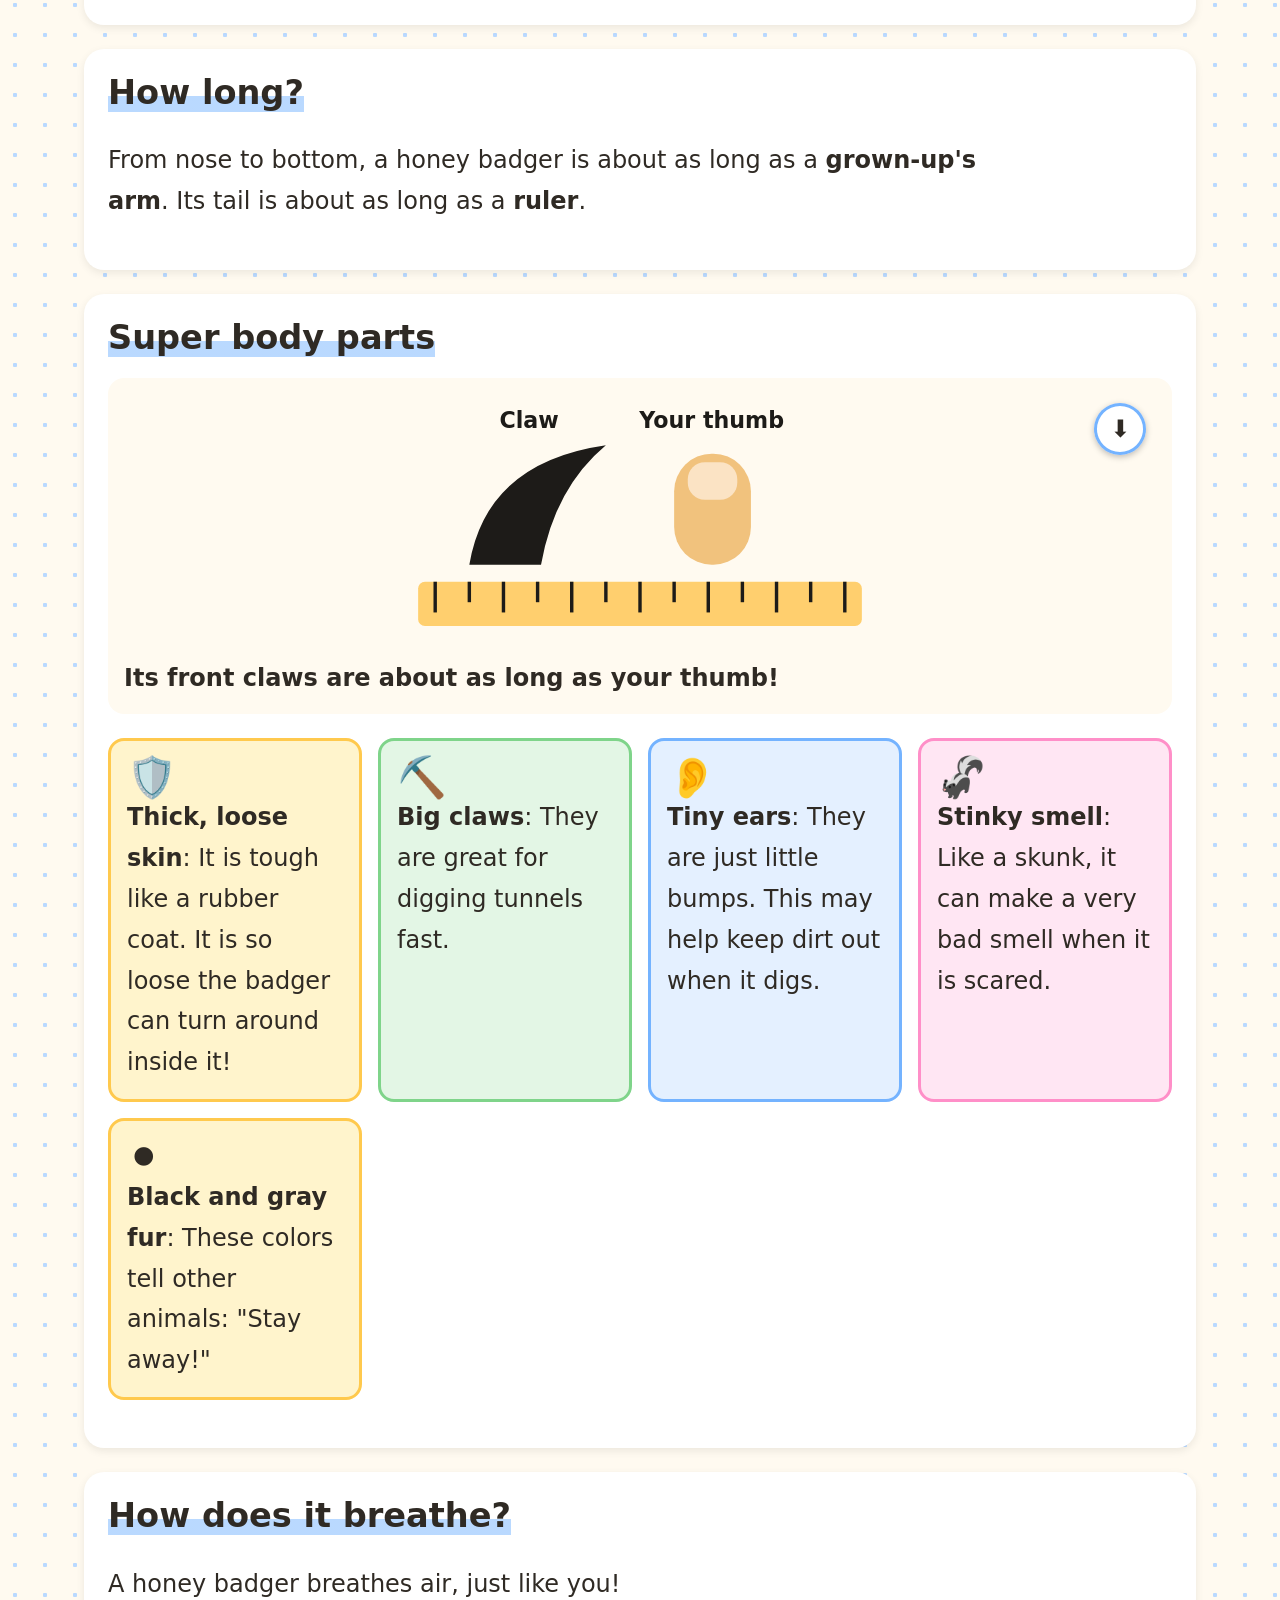
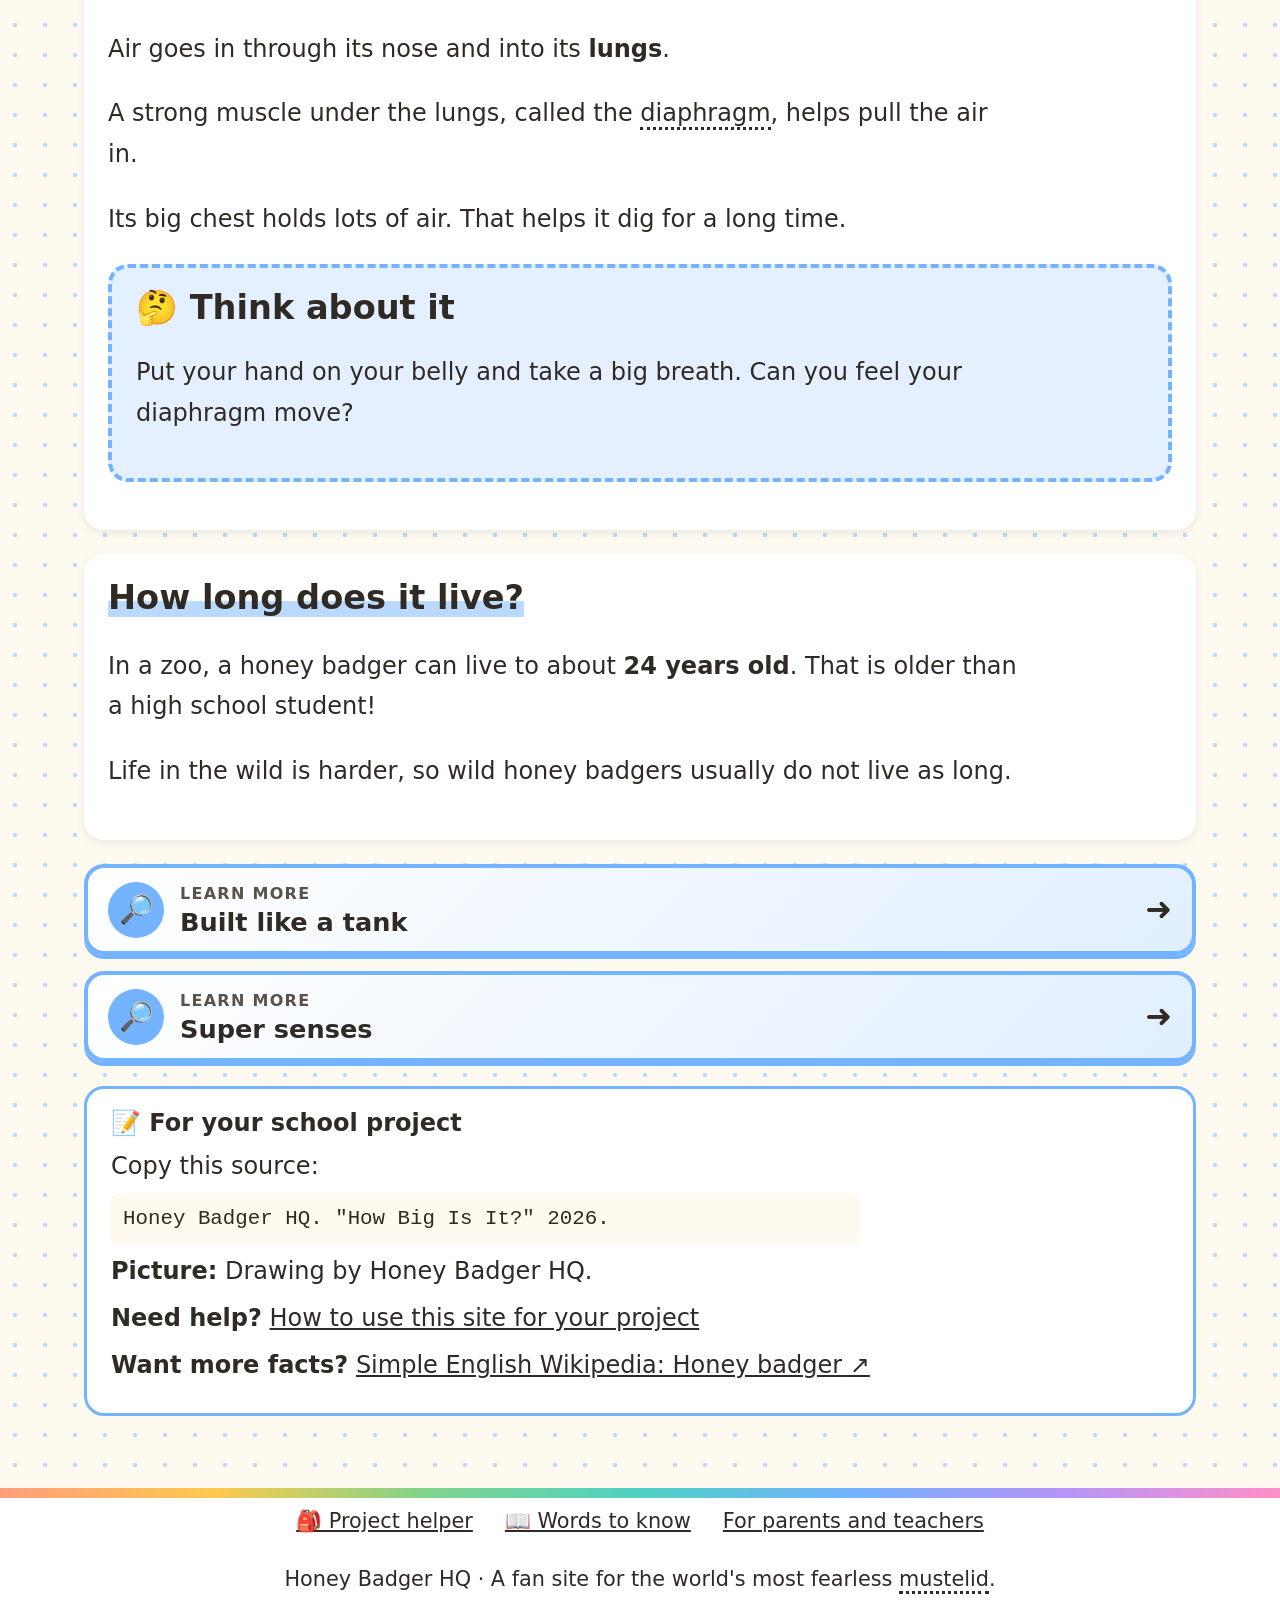
==== commit 9a6eef6c: "feat: move Learn more sections into pop-ups and brighten the theme" ====
--- a/anatomy.html
+++ b/anatomy.html
@@ -11,15 +11,15 @@
   <header class="site-header">
     <nav class="site-nav" aria-label="Main">
       <ul>
-        <li><a href="index.html"><span class="nav-icon" aria-hidden="true">🏠</span><span>Home</span></a></li>
-        <li><a href="habitat.html"><span class="nav-icon" aria-hidden="true">🌍</span><span>Where it lives</span></a></li>
-        <li><a href="gallery.html"><span class="nav-icon" aria-hidden="true">📷</span><span>Photos</span></a></li>
-        <li><a href="classification.html"><span class="nav-icon" aria-hidden="true">🔬</span><span>Its name</span></a></li>
-        <li><a href="diet.html"><span class="nav-icon" aria-hidden="true">🍯</span><span>What it eats</span></a></li>
-        <li><a href="anatomy.html" aria-current="page"><span class="nav-icon" aria-hidden="true">📏</span><span>Its body</span></a></li>
-        <li><a href="reproduction.html"><span class="nav-icon" aria-hidden="true">🍼</span><span>Babies</span></a></li>
-        <li><a href="behavior.html"><span class="nav-icon" aria-hidden="true">🐾</span><span>How it acts</span></a></li>
-        <li><a href="project-helper.html"><span class="nav-icon" aria-hidden="true">🎒</span><span>Project helper</span></a></li>
+        <li><a class="topic-home" href="index.html"><span class="nav-icon" aria-hidden="true">🏠</span><span>Home</span></a></li>
+        <li><a class="topic-habitat" href="habitat.html"><span class="nav-icon" aria-hidden="true">🌍</span><span>Where it lives</span></a></li>
+        <li><a class="topic-gallery" href="gallery.html"><span class="nav-icon" aria-hidden="true">📷</span><span>Photos</span></a></li>
+        <li><a class="topic-classification" href="classification.html"><span class="nav-icon" aria-hidden="true">🔬</span><span>Its name</span></a></li>
+        <li><a class="topic-diet" href="diet.html"><span class="nav-icon" aria-hidden="true">🍯</span><span>What it eats</span></a></li>
+        <li><a class="topic-anatomy" href="anatomy.html" aria-current="page"><span class="nav-icon" aria-hidden="true">📏</span><span>Its body</span></a></li>
+        <li><a class="topic-reproduction" href="reproduction.html"><span class="nav-icon" aria-hidden="true">🍼</span><span>Babies</span></a></li>
+        <li><a class="topic-behavior" href="behavior.html"><span class="nav-icon" aria-hidden="true">🐾</span><span>How it acts</span></a></li>
+        <li><a class="topic-helper" href="project-helper.html"><span class="nav-icon" aria-hidden="true">🎒</span><span>Project helper</span></a></li>
       </ul>
     </nav>
   </header>
@@ -86,18 +86,38 @@
       <p>Life in the wild is harder, so wild honey badgers usually do not live as long.</p>
     </section>
 
-    <section class="learn-more">
-      <h2>Learn more: built like a tank</h2>
-        <p>A honey badger's skin is very thick, especially around its neck. Scientists have measured it at about 6 millimeters thick there. That is about as thick as 4 pennies stacked up!</p>
+    <div class="learn-more">
+      <button type="button" class="learn-more-button" data-dialog-open="learn-built-like-a-tank">
+        <span class="learn-more-icon" aria-hidden="true">🔎</span>
+        <span class="learn-more-text"><span class="learn-more-kicker">Learn more</span><span class="learn-more-title">Built like a tank</span></span>
+        <span class="learn-more-go" aria-hidden="true">➜</span>
+      </button>
+      <dialog id="learn-built-like-a-tank" class="learn-more-dialog" aria-labelledby="learn-built-like-a-tank-title">
+        <div class="dialog-body">
+          <h2 id="learn-built-like-a-tank-title" tabindex="-1" autofocus>🔎 Built like a tank</h2>
+          <p>A honey badger's skin is very thick, especially around its neck. Scientists have measured it at about 6 millimeters thick there. That is about as thick as 4 pennies stacked up!</p>
         <p>Its skull is thick and strong too, and it has powerful jaw muscles. This helps it bite through tough food and protect itself.</p>
         <p>Its legs are short and strong, and its body is low to the ground. This shape is perfect for pushing into holes and digging tunnels.</p>
-    </section>
+          <button type="button" class="button" data-dialog-close>Close ✖</button>
+        </div>
+      </dialog>
+    </div>
 
-    <section class="learn-more">
-      <h2>Learn more: super senses</h2>
-        <p>A honey badger's eyes are small, and scientists think it does not see very well. But its sense of smell is excellent. It can smell animals hiding under the ground!</p>
+    <div class="learn-more">
+      <button type="button" class="learn-more-button" data-dialog-open="learn-super-senses">
+        <span class="learn-more-icon" aria-hidden="true">🔎</span>
+        <span class="learn-more-text"><span class="learn-more-kicker">Learn more</span><span class="learn-more-title">Super senses</span></span>
+        <span class="learn-more-go" aria-hidden="true">➜</span>
+      </button>
+      <dialog id="learn-super-senses" class="learn-more-dialog" aria-labelledby="learn-super-senses-title">
+        <div class="dialog-body">
+          <h2 id="learn-super-senses-title" tabindex="-1" autofocus>🔎 Super senses</h2>
+          <p>A honey badger's eyes are small, and scientists think it does not see very well. But its sense of smell is excellent. It can smell animals hiding under the ground!</p>
         <p>Honey badgers also use smell to talk to each other. They leave their own scent on rocks, trees, and burrows. Other honey badgers can smell it and learn who has been there.</p>
-    </section>
+          <button type="button" class="button" data-dialog-close>Close ✖</button>
+        </div>
+      </dialog>
+    </div>
 
     <aside class="project-box">
       <h2>For your school project</h2>
@@ -118,5 +138,6 @@
     </ul>
     <p>Honey Badger HQ · A fan site for the world's most fearless <span class="term" tabindex="0">mustelid<span class="term-tip" role="tooltip"><strong>Mustelid:</strong> An animal in the weasel family. Otters, weasels, wolverines, and honey badgers are all mustelids.</span></span>.</p>
   </footer>
+  <script src="js/learn-more.js"></script>
 </body>
 </html>
--- a/css/styles.css
+++ b/css/styles.css
@@ -9,19 +9,38 @@
   --accent: var(--honey);
 }
 
-.topic-home { --accent: #ffd98a; }
-.topic-habitat { --accent: #bfe3c0; }
-.topic-gallery { --accent: #f7c6b8; }
-.topic-classification { --accent: #d9c8f2; }
-.topic-diet { --accent: #ffd98a; }
-.topic-anatomy { --accent: #bcd3f2; }
-.topic-reproduction { --accent: #f6c6dd; }
-.topic-behavior { --accent: #b8e6e2; }
-.topic-helper { --accent: #c9e4a7; }
-.topic-words { --accent: #e3dccf; }
+.topic-home { --accent: #ffc94d; }
+.topic-habitat { --accent: #7fd48a; }
+.topic-gallery { --accent: #ff9e7d; }
+.topic-classification { --accent: #b794f6; }
+.topic-diet { --accent: #ffc94d; }
+.topic-anatomy { --accent: #74b3ff; }
+.topic-reproduction { --accent: #ff8fc8; }
+.topic-behavior { --accent: #4fd1c5; }
+.topic-helper { --accent: #a3d95b; }
+.topic-words { --accent: #d9b98c; }
+
+.topic-home,
+.topic-habitat,
+.topic-gallery,
+.topic-classification,
+.topic-diet,
+.topic-anatomy,
+.topic-reproduction,
+.topic-behavior,
+.topic-helper,
+.topic-words {
+  --accent-soft: color-mix(in srgb, var(--accent) 22%, #fff);
+  --accent-mid: color-mix(in srgb, var(--accent) 50%, #fff);
+}
 
 * {
   box-sizing: border-box;
+}
+
+html,
+body {
+  overflow-x: clip;
 }
 
 body {
@@ -30,11 +49,18 @@
   font-size: 1.5rem;
   line-height: 1.7;
   color: var(--ink);
-  background: var(--honey-light);
+  background-color: var(--honey-light);
+  background-image: radial-gradient(var(--accent-mid) 2px, transparent 2.5px);
+  background-size: 30px 30px;
 }
 
 a {
   color: inherit;
+}
+
+img {
+  max-width: 100%;
+  height: auto;
 }
 
 :focus-visible {
@@ -43,9 +69,16 @@
 }
 
 .site-header {
-  background: var(--cream);
+  background: #fff;
   color: var(--ink);
-  border-bottom: 4px solid var(--honey);
+}
+
+.site-header::after,
+.site-footer::before {
+  content: "";
+  display: block;
+  height: 10px;
+  background: linear-gradient(90deg, #ff9e7d, #ffc94d, #7fd48a, #4fd1c5, #74b3ff, #b794f6, #ff8fc8);
 }
 
 .site-nav {
@@ -78,13 +111,18 @@
   text-decoration: none;
 }
 
+.site-nav a {
+  background: var(--accent-soft);
+  box-shadow: inset 0 0 0 3px var(--accent);
+}
+
 .site-nav a:hover {
-  background: #fff;
+  background: var(--accent-mid);
 }
 
 .site-nav a[aria-current="page"] {
-  background: #fff;
-  box-shadow: inset 0 0 0 3px var(--ink);
+  background: var(--accent);
+  box-shadow: inset 0 0 0 4px var(--ink);
 }
 
 .nav-icon {
@@ -164,7 +202,8 @@
   padding: 1.25rem;
   border-radius: 1.25rem;
   background: #fff;
-  border-top: 10px solid var(--accent);
+  border: 4px solid var(--accent);
+  border-top-width: 14px;
   text-decoration: none;
   box-shadow: 0 3px 8px rgb(0 0 0 / 10%);
 }
@@ -174,8 +213,14 @@
 }
 
 .card-icon {
-  display: block;
-  font-size: 3.5rem;
+  display: inline-flex;
+  align-items: center;
+  justify-content: center;
+  width: 5.5rem;
+  height: 5.5rem;
+  border-radius: 50%;
+  background: var(--accent-mid);
+  font-size: 3.25rem;
   line-height: 1;
 }
 
@@ -198,8 +243,9 @@
   margin: 2rem 0 1rem;
   padding: 1.5rem;
   border-radius: 1.25rem;
-  background: #fff;
-  border-left: 12px solid var(--accent);
+  background: var(--accent-soft);
+  border: 4px solid var(--accent);
+  border-left-width: 14px;
 }
 
 .page-header h1 {
@@ -227,9 +273,18 @@
 }
 
 .content section h2 {
+  display: inline;
   margin-top: 0;
   font-size: 2.1rem;
   color: var(--ink);
+  background: linear-gradient(transparent 58%, var(--accent-mid) 58%);
+  box-decoration-break: clone;
+}
+
+.content section h2::after {
+  content: "";
+  display: block;
+  margin-bottom: 1rem;
 }
 
 .two-col {
@@ -345,8 +400,24 @@
   margin: 1.5rem 0;
   padding: 1.25rem 1.5rem;
   border-radius: 1.25rem;
-  border: 4px dashed var(--accent);
-  background: #fff;
+  border: 4px dashed #ffc94d;
+  background: #fff4cc;
+}
+
+.question {
+  border-color: #74b3ff;
+  background: #e4f0ff;
+}
+
+.content .fun-fact h2,
+.content .question h2 {
+  display: block;
+  background: none;
+}
+
+.content .fun-fact h2::after,
+.content .question h2::after {
+  display: none;
 }
 
 .fun-fact h2,
@@ -381,7 +452,23 @@
 .fact-list li {
   padding: 1rem;
   border-radius: 1rem;
-  background: var(--honey-light);
+  border: 3px solid #ffc94d;
+  background: #fff4cc;
+}
+
+.fact-list li:nth-child(4n + 2) {
+  border-color: #7fd48a;
+  background: #e3f6e5;
+}
+
+.fact-list li:nth-child(4n + 3) {
+  border-color: #74b3ff;
+  background: #e4f0ff;
+}
+
+.fact-list li:nth-child(4n + 4) {
+  border-color: #ff8fc8;
+  background: #ffe6f3;
 }
 
 .fact-list .emoji {
@@ -489,15 +576,15 @@
 }
 
 .site-footer {
-  padding: 2rem 1.25rem;
-  background: var(--cream);
+  padding: 0 0 2rem;
+  background: #fff;
   color: var(--ink);
-  border-top: 4px solid var(--honey);
   text-align: center;
   font-size: 1.3rem;
 }
 
 .site-footer ul {
+  padding-top: 1.5rem;
   display: flex;
   flex-wrap: wrap;
   justify-content: center;
@@ -552,8 +639,7 @@
   font-style: normal;
   line-height: 1.4;
   text-align: left;
-  opacity: 0;
-  visibility: hidden;
+  display: none;
   pointer-events: none;
 }
 
@@ -564,8 +650,7 @@
 
 .download:hover .download-tip,
 .download:focus-visible .download-tip {
-  opacity: 1;
-  visibility: visible;
+  display: block;
 }
 
 .term {
@@ -581,8 +666,7 @@
 
 .term:hover .term-tip,
 .term:focus .term-tip {
-  opacity: 1;
-  visibility: visible;
+  display: block;
 }
 
 .site-footer .term-tip {
@@ -593,11 +677,96 @@
 }
 
 .learn-more {
-  border-left: 12px solid var(--accent);
-}
-
-.learn-more h2::before {
-  content: "🔎 ";
+  margin: 1rem 0;
+}
+
+.learn-more-button {
+  display: flex;
+  align-items: center;
+  gap: 1rem;
+  width: 100%;
+  min-height: 5rem;
+  padding: 0.75rem 1.25rem;
+  border: 4px solid var(--accent);
+  border-radius: 1.25rem;
+  background: linear-gradient(135deg, #fff, var(--accent-soft));
+  color: var(--ink);
+  font: inherit;
+  text-align: left;
+  cursor: pointer;
+  box-shadow: 0 4px 0 var(--accent);
+}
+
+.learn-more-button:hover {
+  background: var(--accent-mid);
+}
+
+.learn-more-button:active {
+  transform: translateY(3px);
+  box-shadow: 0 1px 0 var(--accent);
+}
+
+.learn-more-icon {
+  display: inline-flex;
+  flex: none;
+  align-items: center;
+  justify-content: center;
+  width: 3.5rem;
+  height: 3.5rem;
+  border-radius: 50%;
+  background: var(--accent);
+  font-size: 1.75rem;
+}
+
+.learn-more-text {
+  display: grid;
+  flex: 1;
+}
+
+.learn-more-kicker {
+  font-size: 1rem;
+  font-weight: 800;
+  letter-spacing: 0.08em;
+  text-transform: uppercase;
+  color: var(--muted);
+}
+
+.learn-more-title {
+  font-size: 1.6rem;
+  font-weight: 800;
+  line-height: 1.25;
+}
+
+.learn-more-go {
+  flex: none;
+  font-size: 2rem;
+}
+
+.learn-more-dialog {
+  width: min(44rem, 92vw);
+  max-height: 85vh;
+  padding: 0;
+  border: 6px solid var(--accent);
+  border-radius: 1.5rem;
+  background: #fff;
+  color: var(--ink);
+}
+
+.learn-more-dialog::backdrop {
+  background: rgb(47 42 36 / 60%);
+}
+
+.dialog-body {
+  padding: 1.5rem 1.75rem;
+}
+
+.dialog-body h2 {
+  margin-top: 0;
+  font-size: 2rem;
+}
+
+.dialog-body h2:focus {
+  outline: none;
 }
 
 .steps {
@@ -620,6 +789,335 @@
   font-style: italic;
 }
 
+.visually-hidden {
+  position: absolute;
+  width: 1px;
+  height: 1px;
+  overflow: hidden;
+  clip-path: inset(50%);
+  white-space: nowrap;
+}
+
+.trail-progress {
+  margin-top: 1rem;
+}
+
+.trail-progress progress {
+  width: 100%;
+  height: 1.5rem;
+  border: 3px solid var(--ink);
+  border-radius: 999px;
+  background: #fff;
+  overflow: hidden;
+  appearance: none;
+}
+
+.trail-progress progress::-webkit-progress-bar {
+  background: #fff;
+}
+
+.trail-progress progress::-webkit-progress-value {
+  background: var(--accent);
+}
+
+.trail-progress progress::-moz-progress-bar {
+  background: var(--accent);
+}
+
+.trail-progress p {
+  margin: 0.25rem 0 0;
+  font-size: 1.3rem;
+  font-weight: 700;
+}
+
+.badge-preview {
+  max-width: 14rem;
+  justify-self: center;
+}
+
+.trail {
+  position: relative;
+  margin: 2rem 0;
+  padding: 0;
+  list-style: none;
+}
+
+.trail::before {
+  content: "";
+  position: absolute;
+  top: 2rem;
+  bottom: 2rem;
+  left: 2.25rem;
+  border-left: 8px dashed var(--honey);
+}
+
+.stop,
+.topic-grid li,
+.checklist li {
+  max-width: none;
+}
+
+.stop {
+  position: relative;
+  display: grid;
+  grid-template-columns: 4.5rem 1fr;
+  gap: 1rem;
+  align-items: start;
+  margin-bottom: 1.5rem;
+}
+
+.stop-marker {
+  position: relative;
+  display: flex;
+  align-items: center;
+  justify-content: center;
+  width: 4.5rem;
+  height: 4.5rem;
+  border: 4px solid var(--ink);
+  border-radius: 50%;
+  background: #fff;
+  font-size: 2rem;
+  font-weight: 800;
+}
+
+.stop-check {
+  display: none;
+}
+
+.stop.is-done .stop-marker {
+  background: var(--accent);
+}
+
+.stop.is-done .stop-number {
+  display: none;
+}
+
+.stop.is-done .stop-check {
+  display: inline;
+}
+
+.content .stop-card {
+  margin: 0;
+  border: 4px solid transparent;
+}
+
+.stop.is-done .stop-card {
+  border-color: var(--accent);
+}
+
+.stop-hint {
+  font-size: 1.15rem;
+  color: var(--muted);
+}
+
+.done-button {
+  min-height: 3.5rem;
+  margin-top: 1rem;
+  padding: 0.5rem 1.5rem;
+  border: 3px solid var(--ink);
+  border-radius: 999px;
+  background: #fff;
+  color: var(--ink);
+  font: inherit;
+  font-weight: 700;
+  cursor: pointer;
+}
+
+.done-button[aria-pressed="true"] {
+  background: var(--accent);
+}
+
+.done-on,
+.done-button[aria-pressed="true"] .done-off {
+  display: none;
+}
+
+.done-button[aria-pressed="true"] .done-on {
+  display: inline;
+}
+
+.choice-row {
+  display: flex;
+  flex-wrap: wrap;
+  gap: 0.75rem;
+  margin: 0.75rem 0;
+}
+
+.choice {
+  min-height: 4rem;
+  padding: 0.5rem 1.5rem;
+  border: 4px solid var(--accent);
+  border-radius: 1rem;
+  background: #fff;
+  color: var(--ink);
+  font: inherit;
+  font-weight: 800;
+  cursor: pointer;
+}
+
+.choice[aria-pressed="true"] {
+  border-color: var(--ink);
+  background: var(--accent);
+}
+
+button.button {
+  border: 0;
+  font: inherit;
+  font-weight: 700;
+  cursor: pointer;
+}
+
+.tip-box {
+  padding: 1rem 1.25rem;
+  border-radius: 1rem;
+  background: var(--honey-light);
+}
+
+.tip-box p {
+  margin: 0.25rem 0;
+}
+
+.topic-grid {
+  display: grid;
+  grid-template-columns: repeat(auto-fill, minmax(12rem, 1fr));
+  gap: 0.75rem;
+  padding: 0;
+  list-style: none;
+}
+
+.topic-grid li {
+  display: grid;
+  gap: 0.25rem;
+  text-align: center;
+}
+
+.topic-pick {
+  display: flex;
+  flex-direction: column;
+  align-items: center;
+  gap: 0.25rem;
+  min-height: 7rem;
+  padding: 0.75rem;
+  border: 4px solid var(--accent);
+  border-radius: 1rem;
+  background: #fff;
+  color: var(--ink);
+  font: inherit;
+  font-weight: 800;
+  cursor: pointer;
+}
+
+.topic-pick-icon {
+  font-size: 2.5rem;
+  line-height: 1;
+}
+
+.topic-pick[aria-pressed="true"] {
+  border-color: var(--ink);
+  background: var(--accent);
+}
+
+.topic-pick[aria-pressed="true"]::after {
+  content: "✅ Picked";
+  font-size: 1.1rem;
+}
+
+.topic-read {
+  font-size: 1.15rem;
+}
+
+.topic-count {
+  font-weight: 700;
+}
+
+.checklist {
+  display: grid;
+  gap: 0.75rem;
+  padding: 0;
+  list-style: none;
+}
+
+.checklist label {
+  display: flex;
+  align-items: center;
+  gap: 0.75rem;
+  padding: 0.75rem 1rem;
+  border-radius: 1rem;
+  background: var(--honey-light);
+  cursor: pointer;
+}
+
+.checklist input {
+  flex: none;
+  width: 2rem;
+  height: 2rem;
+  accent-color: var(--ink);
+}
+
+.flip-card {
+  padding: 1.25rem;
+  border: 4px dashed var(--accent);
+  border-radius: 1.25rem;
+  background: var(--honey-light);
+}
+
+.flip-label {
+  display: block;
+  margin-bottom: 0.5rem;
+  font-weight: 800;
+}
+
+.flip-front [data-fact] {
+  font-size: 1.75rem;
+  font-weight: 700;
+}
+
+.flip-back textarea,
+.cite-select {
+  width: 100%;
+  padding: 0.75rem;
+  border: 3px solid var(--ink);
+  border-radius: 0.75rem;
+  background: #fff;
+  font: inherit;
+}
+
+.cite-select {
+  min-height: 3.5rem;
+  margin-bottom: 0.75rem;
+}
+
+.badge-reward {
+  display: grid;
+  grid-template-columns: 16rem 1fr;
+  gap: 2rem;
+  align-items: center;
+  border: 6px solid var(--accent);
+  text-align: left;
+}
+
+.badge-reward h2 {
+  font-size: 2.5rem;
+}
+
+@media (prefers-reduced-motion: no-preference) {
+  .badge-reward:not([hidden]) img {
+    animation: badge-pop 0.6s ease-out;
+  }
+
+  @keyframes badge-pop {
+    from {
+      transform: scale(0.3) rotate(-20deg);
+      opacity: 0;
+    }
+
+    to {
+      transform: scale(1) rotate(0);
+      opacity: 1;
+    }
+  }
+}
+
 @media (prefers-reduced-motion: no-preference) {
   .card,
   .gallery-grid a {
@@ -653,6 +1151,31 @@
     font-size: 1.3rem;
   }
 
+  .trail::before {
+    left: 1.5rem;
+  }
+
+  .stop {
+    grid-template-columns: 3rem 1fr;
+    gap: 0.5rem;
+  }
+
+  .stop-marker {
+    width: 3rem;
+    height: 3rem;
+    font-size: 1.4rem;
+  }
+
+  .badge-reward {
+    grid-template-columns: 1fr;
+    text-align: center;
+  }
+
+  .badge-reward img {
+    max-width: 12rem;
+    margin: 0 auto;
+  }
+
   main {
     padding: 0 0.75rem 2rem;
   }
